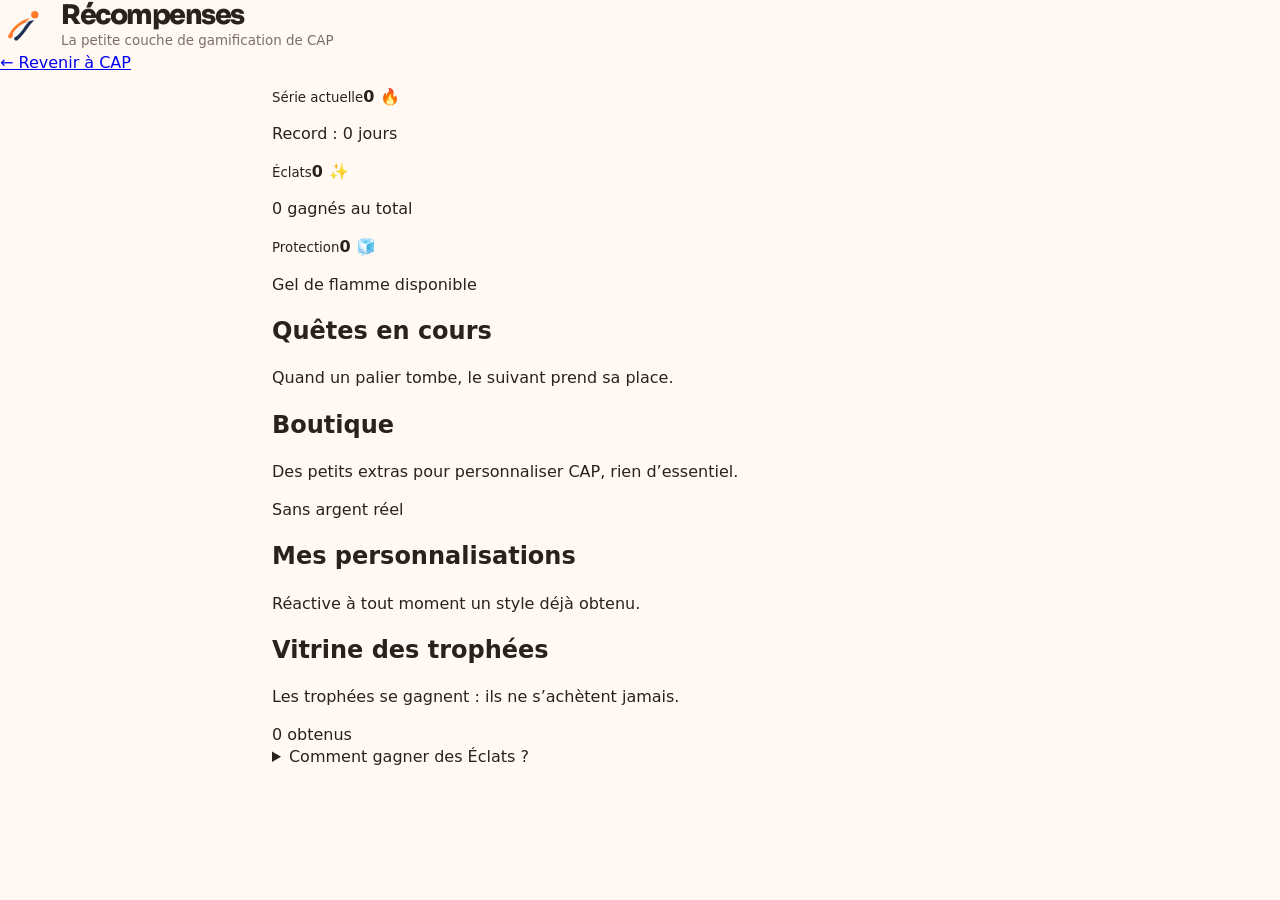
==== recompense.html @ 00b2efbb "Add files via upload" ====
<!DOCTYPE html>
<html lang="fr">
<head>
<meta charset="UTF-8">
<meta name="viewport" content="width=device-width,initial-scale=1">
<title>Cap — Récompenses</title>
<link rel="icon" type="image/svg+xml" href="assets/favicon.svg">
<link rel="preconnect" href="https://fonts.googleapis.com">
<link rel="preconnect" href="https://fonts.gstatic.com" crossorigin>
<link href="https://fonts.googleapis.com/css2?family=Sora:wght@600;700;800&display=swap" rel="stylesheet">
<link rel="stylesheet" href="css/style.css?v=20260919-rewards1">
<link rel="stylesheet" href="css/recompense.css?v=20260919-rewards1">
</head>
<body>
<header class="reward-page-header">
  <div class="reward-page-head">
    <div class="brand">
      <div class="logo cap-logo"><img src="assets/logo-cap.svg" alt="Logo Cap"></div>
      <div class="brand-copy"><h1>Récompenses</h1><div class="subtitle">La petite couche de gamification de CAP</div></div>
    </div>
    <a class="back-cap" href="index.html">← Revenir à CAP</a>
  </div>
</header>
<main class="reward-main">
  <section class="reward-hero" aria-label="Résumé des récompenses">
    <div class="reward-stat main"><small>Série actuelle</small><strong><span id="heroStreak">0</span> 🔥</strong><p>Record : <span id="heroRecord">0</span> jours</p></div>
    <div class="reward-stat"><small>Éclats</small><strong><span id="heroShards">0</span> ✨</strong><p><span id="earnedTotal">0</span> gagnés au total</p></div>
    <div class="reward-stat"><small>Protection</small><strong><span id="heroGel">0</span> 🧊</strong><p>Gel de flamme disponible</p></div>
  </section>

  <section class="reward-card">
    <div class="reward-card-head"><div><h2>Quêtes en cours</h2><p>Quand un palier tombe, le suivant prend sa place.</p></div></div>
    <div class="quest-list" id="questList"></div>
  </section>

  <section class="reward-card">
    <div class="reward-card-head"><div><h2>Boutique</h2><p>Des petits extras pour personnaliser CAP, rien d’essentiel.</p></div><span class="count">Sans argent réel</span></div>
    <div class="shop-grid" id="shopGrid"></div>
  </section>

  <section class="reward-card">
    <div class="reward-card-head"><div><h2>Mes personnalisations</h2><p>Réactive à tout moment un style déjà obtenu.</p></div></div>
    <div class="collection-list" id="collectionList"></div>
  </section>

  <section class="reward-card">
    <div class="reward-card-head"><div><h2>Vitrine des trophées</h2><p>Les trophées se gagnent : ils ne s’achètent jamais.</p></div><span class="count"><span id="trophyCount">0</span> obtenus</span></div>
    <div class="trophy-grid" id="trophyGrid"></div>
  </section>

  <details class="reward-card reward-rules">
    <summary>Comment gagner des Éclats ?</summary>
    <div class="rules-grid">
      <div class="rule"><span>🌙 Bonne nuit · score &gt; 75</span><strong>+3 ✨</strong></div>
      <div class="rule"><span>🥗 Bonne journée nutrition · score &gt; 75</span><strong>+4 ✨</strong></div>
      <div class="rule"><span>✅ Séance prévue terminée</span><strong>+5 ✨</strong></div>
      <div class="rule"><span>🗓️ Semaine sportive complète</span><strong>+15 ✨</strong></div>
    </div>
    <p class="rules-note">Une journée rapporte donc au maximum 12 ✨ via les trois piliers. Les trophées n’ajoutent pas d’Éclats : ils servent uniquement à garder la trace des jalons accomplis. La série CAP avance lorsqu’au moins 2 des 3 piliers sont validés ; les jours de repos ou d’activité libre comptent comme pilier activité.</p>
  </details>
</main>
<div id="rewardToast" class="reward-toast" role="status" aria-live="polite"></div>
<script src="js/rewards-core.js?v=20260919-rewards1"></script>
<script src="js/recompense.js?v=20260919-rewards1"></script>
</body>
</html>
---- css/style.css ----
:root{
  --bg:#f3f6fa;
  --panel:#ffffff;
  --panel-2:#f8fafc;
  --text:#101828;
  --muted:#657286;
  --line:#e2e8f0;
  --accent:#ff6a1b;
  --accent-2:#ff8b2d;
  --green:#22c55e;
  --cyan:#23b8e6;
  --violet:#7c5cff;
  --blue:#2f7df4;
  --danger:#e5484d;
  --shadow:0 10px 28px rgba(15,23,42,.08);
}
body.dark{
  --bg:#06101f;
  --panel:#0a1a30;
  --panel-2:#10233f;
  --text:#f5f8ff;
  --muted:#a8b5c8;
  --line:#18365e;
  --accent:#ff7d2a;
  --accent-2:#ff9b4a;
  --green:#36d67d;
  --cyan:#38c8f2;
  --violet:#9a83ff;
  --blue:#5aa0ff;
  --danger:#ff6b70;
  --shadow:0 16px 36px rgba(0,0,0,.30);
}

*{box-sizing:border-box}
html,body{margin:0;min-height:100%}
body{
  background:var(--bg);
  color:var(--text);
  font-family:Inter,system-ui,-apple-system,BlinkMacSystemFont,"Segoe UI",sans-serif;
  font-size:16px;
  line-height:1.35;
}
button,input,select{font:inherit}
button{cursor:pointer}
img{display:block;max-width:100%}

/* ---------- Header + 9 onglets ---------- */
.app-header{
  position:relative !important;
  top:auto !important;
  z-index:20;
  background:var(--panel) !important;
  border-bottom:1px solid var(--line) !important;
  box-shadow:0 2px 10px rgba(15,23,42,.035) !important;
}
.head,nav,main{max-width:760px;margin:0 auto}
.head{
  min-height:60px !important;
  height:auto !important;
  padding:8px 14px !important;
  display:flex !important;
  align-items:center !important;
  justify-content:space-between !important;
  gap:12px !important;
}
.brand{display:flex !important;align-items:center !important;gap:10px !important;min-width:0}
.logo.cap-logo{
  width:44px !important;height:44px !important;flex:0 0 44px !important;
  border-radius:14px !important;border:1px solid var(--line) !important;
  background:var(--panel) !important;box-shadow:0 6px 14px rgba(15,23,42,.07) !important;
  overflow:hidden !important;display:grid !important;place-items:center !important;
}
.logo.cap-logo img{width:100% !important;height:100% !important;padding:4px !important;object-fit:contain !important}
.brand-copy{min-width:0}
.brand-copy h1,h1{
  margin:0 !important;font-size:1.55rem !important;line-height:1 !important;
  font-weight:900 !important;letter-spacing:-.035em !important;text-transform:none !important;
  font-family:Inter,system-ui,sans-serif !important;
}
.subtitle{margin-top:4px !important;color:var(--muted) !important;font-size:.84rem !important;white-space:nowrap;overflow:hidden;text-overflow:ellipsis;max-width:55vw}
.mobile-theme-btn{
  display:grid !important;place-items:center !important;width:42px !important;height:42px !important;flex:0 0 42px !important;
  border-radius:14px !important;border:1px solid var(--line) !important;background:var(--panel) !important;color:var(--text) !important;
  font-size:1.25rem !important;box-shadow:0 5px 14px rgba(15,23,42,.06) !important;
}
#nav{
  display:grid !important;
  grid-template-columns:repeat(5,minmax(0,1fr)) !important;
  gap:4px !important;
  padding:5px 7px 8px !important;
  overflow:visible !important;
  background:var(--panel) !important;
}
#nav .navbtn{
  min-width:0 !important;padding:4px 1px 6px !important;border:0 !important;border-radius:12px !important;
  background:transparent !important;color:var(--muted) !important;box-shadow:none !important;
  display:flex !important;flex-direction:column !important;align-items:center !important;justify-content:center !important;gap:2px !important;
  font-size:.68rem !important;font-weight:800 !important;line-height:1.05 !important;white-space:nowrap !important;
}
#nav .navbtn .nav-icon{
  width:31px !important;height:31px !important;border-radius:10px !important;border:1px solid var(--line) !important;
  background:var(--panel-2) !important;display:grid !important;place-items:center !important;font-size:.9rem !important;
}
#nav .navbtn.active{color:var(--accent) !important;background:rgba(255,106,27,.08) !important}
#nav .navbtn.active .nav-icon{background:rgba(255,106,27,.11) !important;border-color:rgba(255,106,27,.30) !important}
#nav .nav-nutrition.active{color:var(--green) !important;background:rgba(34,197,94,.08) !important}
#nav .nav-sleep.active{color:var(--violet) !important;background:rgba(124,92,255,.08) !important}
#nav .nav-measures.active,#nav .nav-trends.active{color:var(--cyan) !important;background:rgba(35,184,230,.08) !important}

/* ---------- General ---------- */
main{padding:12px 12px 34px !important}
.view{display:none}.view.active{display:block}
.card{
  background:var(--panel) !important;border:1px solid var(--line) !important;border-radius:20px !important;
  box-shadow:var(--shadow) !important;padding:16px !important;color:var(--text) !important;
}
.card h2,.card h3{
  color:var(--text) !important;-webkit-text-fill-color:var(--text) !important;
  font-family:Inter,system-ui,sans-serif !important;text-transform:none !important;letter-spacing:-.025em !important;
}
.note,.muted{color:var(--muted) !important;-webkit-text-fill-color:var(--muted) !important}
.btn{
  border:1px solid var(--line) !important;background:var(--panel) !important;color:var(--text) !important;
  border-radius:13px !important;padding:10px 13px !important;font-weight:800 !important;
}
.btn.primary{background:linear-gradient(135deg,var(--accent),var(--accent-2)) !important;color:white !important;border-color:transparent !important}
.btn.bad{color:var(--danger) !important}.hidden{display:none !important}
input,select{border:1px solid var(--line) !important;background:var(--panel-2) !important;color:var(--text) !important;border-radius:12px !important;padding:10px 11px !important}
.field label{font-size:.82rem !important;color:var(--muted) !important;font-weight:700 !important}
.form{display:grid !important;grid-template-columns:repeat(2,minmax(0,1fr)) !important;gap:10px !important}

/* ---------- Accueil : copie du mockup ---------- */
.home-shell{max-width:690px !important;margin:0 auto !important;display:grid !important;gap:10px !important}
.home-greeting{
  display:flex !important;align-items:flex-end !important;justify-content:space-between !important;gap:10px !important;padding:1px 2px 0 !important;
}
.home-greeting h2{
  margin:0 0 3px !important;font-size:1.45rem !important;line-height:1.05 !important;font-weight:900 !important;letter-spacing:-.035em !important;
}
.home-greeting p{margin:0 !important;color:var(--muted) !important;font-size:.83rem !important}
.home-date{font-size:.76rem !important;color:var(--muted) !important;font-weight:800 !important;text-align:right !important;white-space:nowrap}
.home-hero{
  position:relative !important;height:190px !important;border-radius:20px !important;overflow:hidden !important;
  background:#0b3152 !important;box-shadow:var(--shadow) !important;
}
.home-hero>img{width:100% !important;height:100% !important;object-fit:cover !important}
.home-hero-shade{position:absolute !important;inset:0 !important;background:linear-gradient(90deg,rgba(4,17,34,.88) 0%,rgba(4,17,34,.58) 50%,rgba(4,17,34,.12) 100%) !important}
.home-hero-content{
  position:absolute !important;inset:0 !important;padding:13px 14px !important;display:flex !important;flex-direction:column !important;align-items:flex-start !important;color:white !important;
}
.home-kicker{font-size:.66rem !important;letter-spacing:.12em !important;font-weight:900 !important;color:white !important;opacity:.9 !important;margin-bottom:4px !important}
#today .home-hero #todayTitle{
  margin:0 0 4px !important;color:white !important;-webkit-text-fill-color:white !important;
  font-size:1.45rem !important;line-height:1.08 !important;font-weight:900 !important;letter-spacing:-.025em !important;
  text-shadow:0 2px 10px rgba(0,0,0,.18) !important;
}
#today .home-hero #todayIntro{
  margin:0 !important;color:rgba(255,255,255,.92) !important;-webkit-text-fill-color:rgba(255,255,255,.92) !important;
  font-size:.80rem !important;line-height:1.28 !important;max-width:76% !important;
  display:-webkit-box !important;-webkit-line-clamp:2 !important;-webkit-box-orient:vertical !important;overflow:hidden !important;
}
.home-hero-meta{display:flex !important;gap:6px !important;margin-top:auto !important;margin-bottom:8px !important}
#today .home-hero-meta #todayBadge,#today .home-hero-meta #todayHeroFocus{
  display:inline-flex !important;padding:5px 8px !important;border-radius:999px !important;background:rgba(255,255,255,.16) !important;
  border:1px solid rgba(255,255,255,.13) !important;color:white !important;-webkit-text-fill-color:white !important;
  font-size:.70rem !important;font-weight:800 !important;backdrop-filter:blur(6px) !important;
}
.hero-cta{
  border:0 !important;border-radius:12px !important;background:linear-gradient(135deg,#ff8c2a,#ff6518) !important;color:white !important;
  font-size:.82rem !important;font-weight:900 !important;padding:10px 14px !important;box-shadow:0 8px 18px rgba(255,101,24,.28) !important;
}
.home-kpis{display:grid !important;grid-template-columns:repeat(4,minmax(0,1fr)) !important;gap:7px !important}
.home-kpi{
  min-width:0 !important;padding:9px 5px 8px !important;border-radius:16px !important;border:1px solid var(--line) !important;
  background:var(--panel) !important;box-shadow:0 5px 14px rgba(15,23,42,.045) !important;text-align:center !important;
}
.home-kpi .kpi-icon{display:block !important;font-size:1rem !important;margin-bottom:2px !important}
.home-kpi small{display:block !important;font-size:.62rem !important;color:var(--muted) !important;white-space:nowrap !important}
.home-kpi strong{display:block !important;font-size:1rem !important;line-height:1.05 !important;margin:2px 0 !important;color:var(--text) !important}
.home-kpi>div>span{display:block !important;font-size:.54rem !important;color:var(--muted) !important;white-space:nowrap !important;overflow:hidden !important;text-overflow:ellipsis !important}
.home-kpi .mini-progress{height:4px !important;margin:6px 0 0 !important;border-radius:999px !important;background:var(--line) !important;overflow:hidden !important}
.home-kpi .mini-progress>div{height:100% !important;border-radius:999px !important;background:var(--accent) !important}
.home-kpi.sleep .mini-progress>div{background:var(--violet) !important}.home-kpi.protein .mini-progress>div{background:var(--green) !important}.home-kpi.recovery .mini-progress>div{background:var(--cyan) !important}
.home-recovery{
  display:grid !important;grid-template-columns:130px minmax(0,1fr) !important;gap:12px !important;align-items:center !important;
  padding:10px 12px !important;border:1px solid var(--line) !important;border-radius:20px !important;background:var(--panel) !important;box-shadow:var(--shadow) !important;
}
.recovery-ring{
  --recovery:0;width:116px !important;height:116px !important;border-radius:50% !important;
  background:conic-gradient(var(--green) calc(var(--recovery)*1%),#e7edf5 0) !important;display:grid !important;place-items:center !important;position:relative !important;margin:auto !important;
}
body.dark .recovery-ring{background:conic-gradient(var(--green) calc(var(--recovery)*1%),#1b3554 0) !important}
.recovery-ring:before{content:"" !important;position:absolute !important;inset:9px !important;border-radius:50% !important;background:var(--panel) !important}
.recovery-ring>div{position:relative !important;z-index:1 !important;text-align:center !important}
.recovery-ring strong{display:block !important;font-size:2rem !important;line-height:1 !important;font-weight:900 !important;color:var(--text) !important}
.recovery-ring span{display:block !important;margin-top:4px !important;font-size:.56rem !important;color:var(--green) !important;font-weight:900 !important;letter-spacing:.05em !important}
.recovery-label{display:block !important;margin:0 0 5px !important;color:var(--green) !important;font-size:.86rem !important;font-weight:900 !important}
.recovery-copy .rec{
  margin:0 !important;padding:0 !important;border:0 !important;background:transparent !important;color:var(--text) !important;
  font-size:.78rem !important;line-height:1.35 !important;
}
.recovery-copy .rec strong{display:block !important;font-size:.82rem !important;margin-bottom:2px !important;color:var(--text) !important}
.recovery-copy .rec p{margin:0 !important;color:var(--muted) !important;-webkit-text-fill-color:var(--muted) !important}
.home-details,.sheet-details{border:1px solid var(--line) !important;border-radius:16px !important;background:var(--panel) !important;overflow:hidden !important}
.home-details>summary,.sheet-details>summary{padding:10px 12px !important;list-style:none !important;font-size:.78rem !important;font-weight:850 !important;color:var(--text) !important}
.home-details>summary::-webkit-details-marker,.sheet-details>summary::-webkit-details-marker{display:none}
.home-details>summary:after,.sheet-details>summary:after{content:'⌄';float:right;color:var(--muted)}
.detail-grid{display:grid !important;grid-template-columns:1fr 1fr !important;gap:9px !important;padding:0 9px 9px !important}.compact-card{box-shadow:none !important}.hidden-kpis{display:none !important}

/* ---------- Semaine / entraînement ---------- */
#week>.card{max-width:690px !important;margin:0 auto !important;padding:12px !important}
#week>.card>h2{font-size:1.45rem !important;margin:0 0 2px !important}
#week>.card>.note{font-size:.72rem !important;margin:0 0 8px !important}
.week{display:flex !important;gap:6px !important;overflow-x:auto !important;padding:1px 0 4px !important;scrollbar-width:none}.week::-webkit-scrollbar{display:none}
.day{
  min-width:100px !important;padding:7px 8px !important;border-radius:13px !important;border:1px solid var(--line) !important;
  background:var(--panel) !important;color:var(--text) !important;box-shadow:none !important;text-align:left !important;
}
.day strong{font-size:.75rem !important}.day span{font-size:.62rem !important;line-height:1.18 !important;color:var(--muted) !important}
.day.today{border:2px solid var(--accent) !important;background:rgba(255,106,27,.06) !important}
.week-editor{margin-top:7px !important;border:1px solid var(--line) !important;border-radius:13px !important;background:var(--panel) !important;overflow:hidden !important}
.week-editor>summary{padding:8px 10px !important;font-size:.72rem !important;font-weight:850 !important}
.week-editor-body{padding:0 9px 9px !important}
.selected-workout{margin-top:9px !important}
.training-head{display:flex !important;align-items:flex-end !important;justify-content:space-between !important;gap:10px !important;margin:8px 0 !important}
.training-head h2{margin:0 0 3px !important;font-size:1.42rem !important;line-height:1.05 !important;font-weight:900 !important}
.training-head .note{margin:0 !important;font-size:.76rem !important;line-height:1.28 !important;max-width:410px !important}
.training-chips{display:flex !important;gap:5px !important;flex-wrap:wrap !important;justify-content:flex-end !important}.training-chips span{padding:5px 7px !important;border-radius:999px !important;background:var(--panel-2) !important;border:1px solid var(--line) !important;font-size:.64rem !important;font-weight:800 !important;white-space:nowrap !important}
.pre-session-tools{display:grid !important;grid-template-columns:1fr 1fr !important;gap:7px !important;margin:7px 0 !important}
.mode-accordion,.tool-card,.rest-timer-card{border:1px solid var(--line) !important;border-radius:14px !important;background:var(--panel-2) !important;box-shadow:none !important}
.mode-accordion{margin:0 !important;overflow:hidden !important}.mode-accordion>summary{padding:8px 10px !important;font-size:.72rem !important;font-weight:850 !important}.mode-accordion-body{padding:0 10px 9px !important}.mode-accordion-body p{font-size:.68rem !important;margin:0 0 6px !important;color:var(--muted) !important}
.tool-card{padding:8px 9px !important}.tool-head{display:flex !important;justify-content:space-between !important;align-items:center !important;gap:6px !important}.tool-head strong{font-size:.72rem !important}.tool-time{font-size:1rem !important;font-weight:900 !important}.tool-actions{display:flex !important;gap:5px !important;align-items:center !important;flex-wrap:wrap !important;margin-top:5px !important}.tool-actions .btn,.mode-buttons .btn{padding:5px 7px !important;font-size:.62rem !important;border-radius:9px !important}.tool-duration{width:50px !important;padding:4px !important;font-size:.62rem !important}.timer-duration{font-size:.58rem !important;color:var(--muted) !important}.timer-progress{height:4px !important;margin-top:6px !important;border-radius:999px !important;background:var(--line) !important;overflow:hidden !important}.timer-progress>div{height:100% !important;background:var(--accent) !important}
.exercise{
  margin-top:6px !important;padding:8px !important;border-radius:15px !important;border:1px solid var(--line) !important;background:var(--panel) !important;
}
.exercise-row{display:grid !important;grid-template-columns:minmax(0,1fr) 88px !important;gap:7px !important;align-items:center !important}.exercise-row.no-charge{grid-template-columns:1fr !important}
.exercise-main label{display:grid !important;grid-template-columns:18px 46px minmax(0,1fr) !important;gap:7px !important;align-items:center !important;margin:0 !important}
.exercise-main>label>input{width:16px !important;height:16px !important;margin:0 !important;accent-color:var(--green) !important}
.exercise-thumb{width:46px !important;height:46px !important;border-radius:11px !important;border:1px solid var(--line) !important;background:#fff !important;object-fit:contain !important;padding:2px !important}
.exercise-copy{min-width:0 !important}.exercise-title{font-size:.82rem !important;line-height:1.15 !important;font-weight:850 !important;color:var(--text) !important}.exercise-meta{font-size:.68rem !important;line-height:1.24 !important;color:var(--muted) !important;margin-top:2px !important}
.charge-field label{display:block !important;margin-bottom:3px !important;font-size:.58rem !important;color:var(--muted) !important}.charge-input{width:100% !important;padding:6px !important;border-radius:9px !important;font-size:.66rem !important}
.series-visual{display:flex !important;align-items:center !important;gap:7px !important;flex-wrap:wrap !important;margin-top:4px !important}.series-dots{display:flex !important;gap:4px !important}.series-dot{width:13px !important;height:13px !important;border-radius:50% !important;border:2px solid #cbd5e1 !important;background:transparent !important;padding:0 !important}.series-dot.done{background:var(--green) !important;border-color:var(--green) !important}.series-details{font-size:.60rem !important}.series-details>summary{color:var(--muted) !important;font-weight:700 !important}.series-grid{display:grid !important;grid-template-columns:repeat(2,minmax(0,1fr)) !important;gap:4px !important;margin-top:4px !important}.series-item{padding:4px !important;border:1px solid var(--line) !important;border-radius:7px !important}.series-item label{font-size:.58rem !important}.series-item input[type=number]{padding:4px !important;font-size:.58rem !important}.progression-tip{font-size:.58rem !important;padding:4px !important;margin-top:4px !important}
.training-tools{margin-top:7px !important}.session-meta{font-size:.66rem !important;color:var(--muted) !important;margin-top:4px !important}

/* ---------- Nutrition ---------- */
#nutrition{max-width:690px !important;margin:0 auto !important}.view-heading{display:flex !important;align-items:end !important;justify-content:space-between !important;gap:10px !important;margin-bottom:8px !important}.view-heading h2{margin:0 !important;font-size:1.45rem !important}.view-heading p{margin:2px 0 0 !important;color:var(--muted) !important;font-size:.76rem !important}.date-pill{padding:6px 9px !important;border-radius:999px !important;border:1px solid var(--line) !important;background:var(--panel) !important;font-size:.66rem !important;font-weight:800 !important}
.macro-grid{display:grid !important;grid-template-columns:repeat(4,minmax(0,1fr)) !important;gap:7px !important}.macro-card{padding:8px 4px !important;border:1px solid var(--line) !important;border-radius:16px !important;background:var(--panel) !important;text-align:center !important}.macro-ring{--macro:0;width:70px !important;height:70px !important;border-radius:50% !important;margin:0 auto 5px !important;background:conic-gradient(var(--green) calc(var(--macro)*1%),var(--line) 0) !important;display:grid !important;place-items:center !important;position:relative !important}.macro-ring:before{content:"" !important;position:absolute !important;inset:7px !important;border-radius:50% !important;background:var(--panel) !important}.macro-ring strong,.macro-ring span{position:relative !important;z-index:1 !important}.macro-ring strong{font-size:.75rem !important;line-height:1.05 !important}.macro-ring span{font-size:.48rem !important;color:var(--muted) !important}.macro-card>b{display:block !important;font-size:.66rem !important}.macro-card>small{display:block !important;font-size:.48rem !important;color:var(--muted) !important;margin-top:2px !important;white-space:nowrap !important;overflow:hidden !important;text-overflow:ellipsis !important}
.segment-bar{display:grid !important;grid-template-columns:1fr 1fr !important;margin:8px 0 6px !important;border-bottom:1px solid var(--line) !important}.segment-bar button{border:0 !important;background:transparent !important;color:var(--muted) !important;padding:7px !important;font-size:.70rem !important;font-weight:850 !important}.segment-bar button.active{color:var(--accent) !important;border-bottom:2px solid var(--accent) !important}
.meal-list-mockup{display:grid !important;gap:5px !important}.mockup-meal{display:grid !important;grid-template-columns:38px minmax(0,1fr) 54px 46px !important;gap:7px !important;align-items:center !important;padding:6px 7px !important;border:1px solid var(--line) !important;border-radius:13px !important;background:var(--panel) !important}.meal-icon{width:36px !important;height:36px !important;border-radius:10px !important;background:var(--panel-2) !important;display:grid !important;place-items:center !important;font-size:1rem !important}.meal-title{font-size:.74rem !important;font-weight:850 !important}.meal-time{font-size:.50rem !important;color:var(--muted) !important}.meal-mini-macros{display:flex !important;gap:5px !important;flex-wrap:wrap !important}.meal-mini-macros span{font-size:.49rem !important;color:var(--muted) !important}.meal-energy{text-align:right !important}.meal-energy strong{display:block !important;font-size:.72rem !important}.meal-energy span{font-size:.48rem !important;color:var(--muted) !important}.meal-buttons{display:flex !important;gap:3px !important;justify-content:flex-end !important}.icon-btn{width:21px !important;height:21px !important;border-radius:7px !important;border:1px solid var(--line) !important;background:var(--panel-2) !important;color:var(--text) !important;padding:0 !important;font-size:.66rem !important}.icon-btn.danger{color:var(--danger) !important}.floating-add{display:block !important;margin:8px auto 0 !important;border:0 !important;border-radius:999px !important;background:linear-gradient(135deg,var(--accent),var(--accent-2)) !important;color:#fff !important;padding:8px 14px !important;font-size:.70rem !important;font-weight:900 !important}.nutrition-advice{max-width:690px !important;margin:7px auto !important;font-size:.66rem !important;padding:7px 9px !important}.sheet-details{max-width:690px !important;margin:7px auto 0 !important}.sheet-details>div,.sheet-details>.meal-form{padding:0 10px 10px !important}.meal-form{display:grid !important;grid-template-columns:2fr repeat(4,1fr) !important;gap:6px !important}.meal-form .field label{font-size:.58rem !important}.meal-form .field input{padding:6px !important;font-size:.66rem !important}.meal-actions{display:flex !important;gap:6px !important;padding:0 10px 10px !important}.detail-goals{color:var(--muted) !important;font-size:.70rem !important}

/* ---------- Sommeil ---------- */
#sleep>.grid{max-width:690px !important;margin:0 auto !important;display:grid !important;grid-template-columns:1fr .82fr !important;gap:9px !important}.sleep-score{min-height:140px !important;border-radius:18px !important;background:linear-gradient(155deg,rgba(124,92,255,.16),var(--panel)) !important;display:grid !important;place-items:center !important;text-align:center !important;padding:12px !important}.moon{font-size:2.2rem !important}.sleep-label{font-size:1.22rem !important;font-weight:900 !important;color:var(--violet) !important}.sleep-sub{font-size:.70rem !important;color:var(--muted) !important}

/* ---------- Mesures ---------- */
#measures{max-width:690px !important;margin:0 auto !important}.measure-dashboard{display:grid !important;grid-template-columns:1.05fr .95fr !important;gap:9px !important}.measure-hero-card,.measure-chart-card{padding:12px !important}.measure-kpi-top{display:grid !important;grid-template-columns:repeat(2,1fr) !important;gap:6px !important}.measure-kpi{padding:7px !important;border:1px solid var(--line) !important;border-radius:12px !important;background:var(--panel-2) !important}.measure-kpi span{font-size:.56rem !important;color:var(--muted) !important}.measure-kpi strong{font-size:.92rem !important}.measure-kpi small{font-size:.48rem !important;color:var(--muted) !important}.body-visual-wrap{display:grid !important;grid-template-columns:135px 1fr !important;gap:7px !important;align-items:center !important;margin-top:7px !important}.body-visual-wrap picture{display:block !important;height:170px !important;border-radius:15px !important;overflow:hidden !important}.body-visual-wrap img{width:100% !important;height:100% !important;object-fit:cover !important}.measure-composition-row{display:flex !important;justify-content:space-between !important;gap:5px !important;padding:4px 0 !important;border-bottom:1px solid var(--line) !important;font-size:.57rem !important}.measure-chart-head{display:flex !important;justify-content:space-between !important;align-items:flex-start !important;gap:7px !important}.measure-chart-head h3{font-size:.92rem !important}.measure-chart-head select{max-width:110px !important;padding:5px !important;font-size:.60rem !important}.measure-chart{min-height:150px !important;margin-top:7px !important;padding:5px !important;border:1px solid var(--line) !important;border-radius:13px !important;background:var(--panel-2) !important}.measure-chart svg{height:145px !important}.measure-chart-stats{display:grid !important;grid-template-columns:repeat(2,1fr) !important;gap:5px !important;margin-top:6px !important}.measure-stat-mini{padding:5px !important;border-radius:8px !important}.measure-stat-mini strong{font-size:.68rem !important}.measure-stat-mini span{font-size:.48rem !important}.measure-profile-strip{padding:0 10px 9px !important}.measure-entry-grid{padding:0 10px 10px !important}.measure-entry-actions{padding:0 10px 10px !important}

/* ---------- Bilan / historique / tendances / réglages ---------- */
#summary,#history,#trends,#settings{max-width:690px !important;margin:0 auto !important}.yesterday-score-card{margin-bottom:9px !important}.score-cap-head{display:flex !important;justify-content:space-between !important;align-items:flex-start !important;gap:9px !important}.score-cap-ring{width:80px !important;height:80px !important;border-radius:50% !important;border:7px solid #e9c335 !important;display:grid !important;place-items:center !important;text-align:center !important}.score-cap-ring strong{display:block !important;font-size:1.25rem !important}.score-cap-ring span{font-size:.54rem !important}.score-breakdown{display:grid !important;grid-template-columns:repeat(4,1fr) !important;gap:5px !important}.score-part{padding:6px !important;border:1px solid var(--line) !important;border-radius:9px !important}.score-part span{font-size:.55rem !important}.score-part strong{font-size:.70rem !important}.history-item,.alert{border:1px solid var(--line) !important;border-radius:11px !important;padding:7px !important}.settings-actions{display:grid !important;grid-template-columns:1fr 1fr !important;gap:7px !important}.settings-grid{display:grid !important;grid-template-columns:1fr .85fr !important;gap:9px !important}

/* ---------- Mobile ---------- */
@media(max-width:760px){
  body{font-size:15px !important}
  main{padding:10px 9px 28px !important}
  .head{min-height:56px !important;padding:6px 9px !important}
  .logo.cap-logo{width:40px !important;height:40px !important;flex-basis:40px !important;border-radius:13px !important}
  .brand-copy h1,h1{font-size:1.4rem !important}.subtitle{font-size:.76rem !important;max-width:58vw}
  .mobile-theme-btn{width:40px !important;height:40px !important;flex-basis:40px !important;border-radius:13px !important}
  #nav{grid-template-columns:repeat(5,minmax(0,1fr)) !important;gap:3px !important;padding:4px 4px 6px !important}
  #nav .navbtn{font-size:.63rem !important;padding:3px 0 5px !important}
  #nav .navbtn .nav-icon{width:29px !important;height:29px !important;font-size:.86rem !important;border-radius:9px !important}
  .home-shell{gap:8px !important}
  .home-greeting h2{font-size:1.32rem !important}.home-greeting p{font-size:.75rem !important}.home-date{font-size:.68rem !important}
  .home-hero{height:180px !important;border-radius:19px !important}.home-hero-content{padding:12px !important}
  #today .home-hero #todayTitle{font-size:1.34rem !important}.home-kicker{font-size:.61rem !important}
  #today .home-hero #todayIntro{font-size:.74rem !important;max-width:80% !important}.home-hero-meta{margin-bottom:7px !important}.home-hero-meta span{font-size:.65rem !important}.hero-cta{font-size:.76rem !important;padding:9px 12px !important}
  .home-kpis{gap:5px !important}.home-kpi{padding:7px 3px 7px !important;border-radius:14px !important}.home-kpi .kpi-icon{font-size:.92rem !important}.home-kpi small{font-size:.57rem !important}.home-kpi strong{font-size:.90rem !important}.home-kpi>div>span{font-size:.48rem !important}.home-kpi .mini-progress{height:4px !important;margin-top:5px !important}
  .home-recovery{grid-template-columns:112px minmax(0,1fr) !important;gap:9px !important;padding:8px 9px !important}.recovery-ring{width:100px !important;height:100px !important}.recovery-ring:before{inset:8px !important}.recovery-ring strong{font-size:1.75rem !important}.recovery-ring span{font-size:.48rem !important}.recovery-label{font-size:.78rem !important}.recovery-copy .rec{font-size:.69rem !important}.home-details>summary,.sheet-details>summary{font-size:.70rem !important;padding:8px 10px !important}.detail-grid{grid-template-columns:1fr !important;padding:0 7px 7px !important}

  #week>.card{padding:9px !important}.week{gap:5px !important}.day{min-width:94px !important;padding:6px !important}.day strong{font-size:.70rem !important}.day span{font-size:.58rem !important}.week-editor>summary{padding:7px 9px !important;font-size:.66rem !important}
  .training-head{display:block !important}.training-head h2{font-size:1.24rem !important}.training-head .note{font-size:.69rem !important}.training-chips{justify-content:flex-start !important;margin-top:5px !important}.training-chips span{font-size:.59rem !important;padding:4px 6px !important}
  .pre-session-tools{grid-template-columns:1fr 1fr !important;gap:5px !important}.mode-accordion>summary{font-size:.65rem !important;padding:7px 8px !important}.tool-card{padding:7px !important}.tool-head strong{font-size:.65rem !important}.tool-time{font-size:.90rem !important}.tool-actions .btn,.mode-buttons .btn{font-size:.57rem !important;padding:4px 6px !important}
  .exercise{padding:7px !important;margin-top:5px !important}.exercise-row{grid-template-columns:minmax(0,1fr) 78px !important;gap:6px !important}.exercise-main label{grid-template-columns:16px 43px minmax(0,1fr) !important;gap:6px !important}.exercise-main>label>input{width:15px !important;height:15px !important}.exercise-thumb{width:43px !important;height:43px !important;border-radius:10px !important}.exercise-title{font-size:.78rem !important}.exercise-meta{font-size:.65rem !important}.charge-field label{font-size:.54rem !important}.charge-input{padding:5px !important;font-size:.61rem !important}.series-dot{width:12px !important;height:12px !important}.series-details{font-size:.55rem !important}

  .view-heading h2{font-size:1.3rem !important}.view-heading p{font-size:.68rem !important}.date-pill{font-size:.60rem !important}.macro-grid{gap:5px !important}.macro-card{padding:6px 2px !important;border-radius:13px !important}.macro-ring{width:61px !important;height:61px !important}.macro-ring:before{inset:6px !important}.macro-ring strong{font-size:.66rem !important}.macro-ring span{font-size:.42rem !important}.macro-card>b{font-size:.58rem !important}.macro-card>small{font-size:.42rem !important}.segment-bar{margin-top:6px !important}.segment-bar button{font-size:.61rem !important;padding:6px !important}.mockup-meal{grid-template-columns:34px minmax(0,1fr) 50px 42px !important;padding:5px 6px !important;gap:5px !important}.meal-icon{width:32px !important;height:32px !important;font-size:.90rem !important}.meal-title{font-size:.68rem !important}.meal-time{font-size:.46rem !important}.meal-mini-macros span{font-size:.44rem !important}.meal-energy strong{font-size:.64rem !important}.meal-energy span{font-size:.44rem !important}.icon-btn{width:20px !important;height:20px !important}.floating-add{font-size:.64rem !important;padding:7px 12px !important}.nutrition-advice{font-size:.59rem !important;padding:6px 7px !important}.meal-form{grid-template-columns:1fr 1fr !important}.meal-form .field:first-child{grid-column:1/-1 !important}

  #sleep>.grid{grid-template-columns:1fr !important;gap:7px !important}.sleep-score{min-height:110px !important}.moon{font-size:1.8rem !important}.sleep-label{font-size:1.05rem !important}.sleep-sub{font-size:.62rem !important}
  .measure-dashboard{grid-template-columns:1fr !important;gap:7px !important}.measure-kpi-top{grid-template-columns:repeat(4,1fr) !important;gap:4px !important}.measure-kpi{padding:5px !important}.measure-kpi span{font-size:.44rem !important}.measure-kpi strong{font-size:.69rem !important}.measure-kpi small{display:none !important}.body-visual-wrap{grid-template-columns:116px 1fr !important}.body-visual-wrap picture{height:135px !important}.measure-composition-row{font-size:.49rem !important;padding:3px 0 !important}.measure-chart{min-height:115px !important}.measure-chart svg{height:110px !important}.measure-chart-stats{grid-template-columns:repeat(4,1fr) !important}.measure-stat-mini strong{font-size:.57rem !important}.measure-stat-mini span{font-size:.41rem !important}.measure-entry-grid{grid-template-columns:1fr 1fr !important}
  .score-breakdown{grid-template-columns:repeat(4,1fr) !important;gap:4px !important}.score-part{padding:5px !important}.score-part span{font-size:.47rem !important}.score-part strong{font-size:.60rem !important}.settings-grid{grid-template-columns:1fr !important}.grid{grid-template-columns:1fr !important}
}

@media(max-width:380px){
  #nav .navbtn{font-size:.58rem !important}.home-hero{height:172px !important}.home-recovery{grid-template-columns:104px minmax(0,1fr) !important}.recovery-ring{width:94px !important;height:94px !important}.exercise-main label{grid-template-columns:15px 40px minmax(0,1fr) !important}.exercise-thumb{width:40px !important;height:40px !important}
}
.training-mode-strip{display:grid !important;grid-template-columns:1fr 1fr !important;gap:5px !important;padding:4px !important;border-radius:13px !important;background:var(--panel-2) !important;border:1px solid var(--line) !important;margin:7px 0 !important}.mode-tab{border:0 !important;background:transparent !important;color:var(--muted) !important;border-radius:10px !important;padding:7px 10px !important;font-size:.72rem !important;font-weight:900 !important}.mode-tab.active{background:linear-gradient(135deg,var(--accent),var(--accent-2)) !important;color:white !important}.mode-reason{font-size:.64rem !important;color:var(--muted) !important;margin:-2px 2px 6px !important}.session-timer-wrap{margin:7px 0 !important}.rest-timer-wrap{margin-top:7px !important}.rest-day-card{display:grid !important;grid-template-columns:50px 1fr auto !important;gap:10px !important;align-items:center !important;padding:12px !important;border:1px solid var(--line) !important;border-radius:16px !important;background:var(--panel-2) !important}.rest-day-icon{font-size:1.8rem !important}.rest-day-card strong{font-size:.9rem !important}.rest-day-card p{margin:2px 0 0 !important;font-size:.68rem !important;color:var(--muted) !important}.finish-session{display:flex !important;align-items:center !important;gap:8px !important;margin-top:8px !important;font-size:.72rem !important;font-weight:850 !important}.finish-session input{width:16px !important;height:16px !important}
/* Ajustement final : la séance reste le contenu principal de l’onglet Semaine */
#week>.card>h2{font-size:1rem !important;color:var(--muted) !important;letter-spacing:.01em !important;margin-bottom:6px !important}
#week>.card>.note{display:none !important}
@media(max-width:760px){
  .subtitle{display:none !important}
  #week>.card>h2{font-size:.82rem !important;text-transform:uppercase !important;letter-spacing:.08em !important}
  .training-head h2{font-size:1.32rem !important}
  .training-head .note{font-size:.72rem !important}
  .exercise-title{font-size:.86rem !important}
  .exercise-meta{font-size:.70rem !important}
  #nav .navbtn{font-size:.66rem !important}
}


/* =========================================================
   PATCH V10 — navigation 9 onglets sur UNE ligne + mannequin
   ========================================================= */

/* La navigation reste toujours sur une seule ligne et se parcourt horizontalement. */
#nav{
  display:flex !important;
  flex-wrap:nowrap !important;
  grid-template-columns:none !important;
  gap:8px !important;
  padding:7px 10px 10px !important;
  overflow-x:auto !important;
  overflow-y:hidden !important;
  overscroll-behavior-x:contain;
  -webkit-overflow-scrolling:touch;
  scroll-snap-type:x proximity;
  scrollbar-width:none;
  background:var(--panel) !important;
}
#nav::-webkit-scrollbar{display:none !important}
#nav .navbtn{
  flex:0 0 auto !important;
  min-width:88px !important;
  width:auto !important;
  padding:7px 9px 8px !important;
  border:1px solid transparent !important;
  border-radius:15px !important;
  font-size:.72rem !important;
  line-height:1.08 !important;
  scroll-snap-align:start;
  color:var(--text) !important;
  background:var(--panel-2) !important;
}
#nav .navbtn .nav-icon{
  width:36px !important;
  height:36px !important;
  border-radius:12px !important;
  font-size:1.08rem !important;
  margin-bottom:2px !important;
}

/* Chaque bouton a sa propre teinte, même quand il n'est pas actif. */
#nav .nav-today{background:#fff1ea !important;border-color:#ffd8c8 !important;color:#d84f19 !important}
#nav .nav-week{background:#edf4ff !important;border-color:#d3e3ff !important;color:#2f6fc1 !important}
#nav .nav-nutrition{background:#eef9e9 !important;border-color:#d3ebc8 !important;color:#4f9829 !important}
#nav .nav-sleep{background:#f3edff !important;border-color:#ddcff7 !important;color:#7450ba !important}
#nav .nav-history{background:#fff6e7 !important;border-color:#f1ddb7 !important;color:#9d6818 !important}
#nav .nav-trends{background:#eaf8fa !important;border-color:#c8ebef !important;color:#168b98 !important}
#nav .nav-measures{background:#eaf8fd !important;border-color:#c7eaf5 !important;color:#1389aa !important}
#nav .nav-summary{background:#fff0f3 !important;border-color:#ffd2dc !important;color:#c33d5f !important}
#nav .nav-settings{background:#f0f2f5 !important;border-color:#dadee5 !important;color:#505965 !important}

/* Actif = couleur renforcée + liseré orange bas pour rester cohérent avec Cap. */
#nav .navbtn.active{
  box-shadow:inset 0 -3px 0 var(--accent),0 4px 12px rgba(15,23,42,.05) !important;
  transform:none !important;
  font-weight:900 !important;
}

body.dark #nav .nav-today{background:#3a1b13 !important;border-color:#71311f !important;color:#ff986d !important}
body.dark #nav .nav-week{background:#102b50 !important;border-color:#234d82 !important;color:#7cb4ff !important}
body.dark #nav .nav-nutrition{background:#153621 !important;border-color:#2e6740 !important;color:#93dc68 !important}
body.dark #nav .nav-sleep{background:#2a1a47 !important;border-color:#533780 !important;color:#c0a0ff !important}
body.dark #nav .nav-history{background:#3e3018 !important;border-color:#6d5428 !important;color:#ffd17c !important}
body.dark #nav .nav-trends{background:#10353e !important;border-color:#23616b !important;color:#64dce7 !important}
body.dark #nav .nav-measures{background:#0e3144 !important;border-color:#245c77 !important;color:#69d4ff !important}
body.dark #nav .nav-summary{background:#401b28 !important;border-color:#733047 !important;color:#ff8eaa !important}
body.dark #nav .nav-settings{background:#242d3b !important;border-color:#435166 !important;color:#d1d9e5 !important}

/* Le nouveau mannequin est une image PNG directe : pas de fichier intermédiaire à résoudre. */
.body-visual-wrap > #measureBodyImage{
  display:block !important;
  width:100% !important;
  height:100% !important;
  min-height:0 !important;
  object-fit:contain !important;
  object-position:center !important;
  border-radius:15px !important;
  background:#06182e !important;
}

/* L'ancien <picture> n'est plus nécessaire, mais cette règle protège les anciennes copies en cache. */
.body-visual-wrap picture{display:contents !important}

@media(max-width:760px){
  #nav{
    display:flex !important;
    flex-wrap:nowrap !important;
    overflow-x:auto !important;
    padding:7px 9px 9px !important;
    gap:7px !important;
  }
  #nav .navbtn{
    flex:0 0 82px !important;
    min-width:82px !important;
    padding:6px 5px 7px !important;
    font-size:.68rem !important;
  }
  #nav .navbtn .nav-icon{
    width:34px !important;
    height:34px !important;
    font-size:1rem !important;
  }
  .body-visual-wrap{
    grid-template-columns:142px minmax(0,1fr) !important;
    align-items:center !important;
  }
  .body-visual-wrap > #measureBodyImage{
    height:185px !important;
  }
}


/* ===== Cap repair v11 : nav en une ligne + flat pictograms ===== */
#nav{
  display:flex !important;
  flex-wrap:nowrap !important;
  gap:10px !important;
  padding:8px 12px 12px !important;
  overflow-x:auto !important;
  overflow-y:hidden !important;
  scrollbar-width:none !important;
  -webkit-overflow-scrolling:touch !important;
}
#nav::-webkit-scrollbar{display:none !important}
#nav .navbtn{
  flex:0 0 auto !important;
  min-width:88px !important;
  padding:8px 8px 10px !important;
  border:1px solid var(--line) !important;
  border-radius:18px !important;
  gap:6px !important;
  background:var(--panel) !important;
  box-shadow:0 6px 14px rgba(15,23,42,.05) !important;
  color:var(--text) !important;
}
#nav .navbtn span:last-child{font-size:.82rem !important;font-weight:850 !important;line-height:1.06 !important}
#nav .navbtn .nav-icon{
  width:40px !important;
  height:40px !important;
  border-radius:13px !important;
  display:grid !important;
  place-items:center !important;
  background:var(--panel-2) !important;
}
#nav .navbtn .nav-icon svg{width:22px !important;height:22px !important;display:block !important}
#nav .nav-today{background:#fff3eb !important}
#nav .nav-week{background:#edf3ff !important}
#nav .nav-nutrition{background:#eff9ea !important}
#nav .nav-sleep{background:#f3edff !important}
#nav .nav-history{background:#fff4e6 !important}
#nav .nav-trends{background:#ebf9fb !important}
#nav .nav-measures{background:#edf8fb !important}
#nav .nav-summary{background:#fff1eb !important}
#nav .nav-settings{background:#f0f2f5 !important}
#nav .nav-today .nav-icon{background:#fff0e9 !important;color:#ef5a24 !important;border-color:#ffd1bf !important}
#nav .nav-week .nav-icon{background:#eaf2ff !important;color:#3478d4 !important;border-color:#c7dcff !important}
#nav .nav-nutrition .nav-icon{background:#edf9e8 !important;color:#58a928 !important;border-color:#cdeaba !important}
#nav .nav-sleep .nav-icon{background:#f1eafd !important;color:#7a52c7 !important;border-color:#d9c7f5 !important}
#nav .nav-history .nav-icon{background:#fff4df !important;color:#b87818 !important;border-color:#f1d39c !important}
#nav .nav-trends .nav-icon{background:#e8f8fa !important;color:#168fa0 !important;border-color:#bde7ec !important}
#nav .nav-measures .nav-icon{background:#edf7ff !important;color:#2f8dd8 !important;border-color:#cbe6fb !important}
#nav .nav-summary .nav-icon{background:#fff0eb !important;color:#e27042 !important;border-color:#ffd4c4 !important}
#nav .nav-settings .nav-icon{background:#eef0f3 !important;color:#59616d !important;border-color:#d7dce2 !important}
#nav .navbtn.active{outline:0 !important; box-shadow: inset 0 -3px 0 var(--accent), 0 8px 18px rgba(15,23,42,.06) !important}
body.dark #nav .navbtn{box-shadow:none !important}
body.dark #nav .nav-today{background:#2b1711 !important}
body.dark #nav .nav-week{background:#10243f !important}
body.dark #nav .nav-nutrition{background:#132c18 !important}
body.dark #nav .nav-sleep{background:#24193f !important}
body.dark #nav .nav-history{background:#2e2413 !important}
body.dark #nav .nav-trends{background:#0f2930 !important}
body.dark #nav .nav-measures{background:#0e2940 !important}
body.dark #nav .nav-summary{background:#341e19 !important}
body.dark #nav .nav-settings{background:#202735 !important}
.kpi-icon{display:grid !important;place-items:center !important;width:24px !important;height:24px !important;margin:0 auto 4px !important;border-radius:8px !important}
.kpi-icon::before{content:"";display:block;width:18px;height:18px;background:currentColor;-webkit-mask-repeat:no-repeat;-webkit-mask-position:center;-webkit-mask-size:contain;mask-repeat:no-repeat;mask-position:center;mask-size:contain}
.kpi-icon-sleep{color:var(--violet);background:color-mix(in srgb,var(--violet) 16%, var(--panel))}
.kpi-icon-sleep::before{-webkit-mask-image:url("data:image/svg+xml,%3Csvg xmlns='http://www.w3.org/2000/svg' viewBox='0 0 24 24'%3E%3Cpath d='M15.5 3.6a8.5 8.5 0 1 0 5 15.5 7 7 0 1 1-5-15.5Z' fill='black'/%3E%3C/svg%3E");mask-image:url("data:image/svg+xml,%3Csvg xmlns='http://www.w3.org/2000/svg' viewBox='0 0 24 24'%3E%3Cpath d='M15.5 3.6a8.5 8.5 0 1 0 5 15.5 7 7 0 1 1-5-15.5Z' fill='black'/%3E%3C/svg%3E")}
.kpi-icon-calories{color:var(--accent);background:color-mix(in srgb,var(--accent) 14%, var(--panel))}
.kpi-icon-calories::before{-webkit-mask-image:url("data:image/svg+xml,%3Csvg xmlns='http://www.w3.org/2000/svg' viewBox='0 0 24 24'%3E%3Cpath d='M13 2c2 3 1 4.5-.2 6 3 .2 5.2 2.8 5.2 6a6 6 0 0 1-12 0c0-2.8 1.8-5 4.2-5.8C10 5.5 11.3 4.1 13 2Z' fill='black'/%3E%3C/svg%3E");mask-image:url("data:image/svg+xml,%3Csvg xmlns='http://www.w3.org/2000/svg' viewBox='0 0 24 24'%3E%3Cpath d='M13 2c2 3 1 4.5-.2 6 3 .2 5.2 2.8 5.2 6a6 6 0 0 1-12 0c0-2.8 1.8-5 4.2-5.8C10 5.5 11.3 4.1 13 2Z' fill='black'/%3E%3C/svg%3E")}
.kpi-icon-protein{color:var(--green);background:color-mix(in srgb,var(--green) 14%, var(--panel))}
.kpi-icon-protein::before{-webkit-mask-image:url("data:image/svg+xml,%3Csvg xmlns='http://www.w3.org/2000/svg' viewBox='0 0 24 24'%3E%3Cpath d='M7 3h2v8H7zm8 0h2v8h-2zM6 13h3v8H6zm9 0h3v8h-3zM10 11h4v10h-4z' fill='black'/%3E%3C/svg%3E");mask-image:url("data:image/svg+xml,%3Csvg xmlns='http://www.w3.org/2000/svg' viewBox='0 0 24 24'%3E%3Cpath d='M7 3h2v8H7zm8 0h2v8h-2zM6 13h3v8H6zm9 0h3v8h-3zM10 11h4v10h-4z' fill='black'/%3E%3C/svg%3E")}
.kpi-icon-recovery{color:var(--cyan);background:color-mix(in srgb,var(--cyan) 14%, var(--panel))}
.kpi-icon-recovery::before{-webkit-mask-image:url("data:image/svg+xml,%3Csvg xmlns='http://www.w3.org/2000/svg' viewBox='0 0 24 24'%3E%3Cpath d='M12 21s-6.8-4.2-9.2-8.6A5.2 5.2 0 0 1 7.3 4c1.9 0 3.4 1 4.7 2.7C13.3 5 14.8 4 16.7 4a5.2 5.2 0 0 1 4.5 8.4C18.8 16.8 12 21 12 21Z' fill='black'/%3E%3C/svg%3E");mask-image:url("data:image/svg+xml,%3Csvg xmlns='http://www.w3.org/2000/svg' viewBox='0 0 24 24'%3E%3Cpath d='M12 21s-6.8-4.2-9.2-8.6A5.2 5.2 0 0 1 7.3 4c1.9 0 3.4 1 4.7 2.7C13.3 5 14.8 4 16.7 4a5.2 5.2 0 0 1 4.5 8.4C18.8 16.8 12 21 12 21Z' fill='black'/%3E%3C/svg%3E")}


/* =========================================================
   CAP V12 — NAV MOBILE TOUJOURS ENTIÈREMENT VISIBLE
   ========================================================= */
@media (max-width:760px){
  /* Sur téléphone, la barre Cap ne prend plus de hauteur au-dessus des onglets. */
  .app-header{
    position:sticky !important;
    top:0 !important;
    z-index:100 !important;
    overflow:visible !important;
    background:var(--panel) !important;
    border-bottom:1px solid var(--line) !important;
    box-shadow:0 4px 14px rgba(15,23,42,.07) !important;
  }
  .app-header .head{
    display:none !important;
  }

  /* Une seule ligne complète, jamais rognée, scrollable horizontalement. */
  #nav{
    position:relative !important;
    top:auto !important;
    display:flex !important;
    flex-wrap:nowrap !important;
    align-items:stretch !important;
    gap:8px !important;
    width:100% !important;
    max-width:none !important;
    min-height:82px !important;
    margin:0 !important;
    padding:10px 10px 9px !important;
    overflow-x:auto !important;
    overflow-y:visible !important;
    overscroll-behavior-x:contain !important;
    -webkit-overflow-scrolling:touch !important;
    scroll-snap-type:x proximity !important;
    scrollbar-width:none !important;
    background:var(--panel) !important;
  }
  #nav::-webkit-scrollbar{display:none !important}

  #nav .navbtn{
    flex:0 0 92px !important;
    width:92px !important;
    min-width:92px !important;
    height:64px !important;
    min-height:64px !important;
    margin:0 !important;
    padding:7px 6px 8px !important;
    border-radius:16px !important;
    overflow:visible !important;
    scroll-snap-align:start !important;
    display:flex !important;
    flex-direction:column !important;
    justify-content:center !important;
    align-items:center !important;
    gap:4px !important;
  }
  #nav .navbtn .nav-icon{
    flex:0 0 30px !important;
    width:30px !important;
    height:30px !important;
    min-height:30px !important;
    margin:0 !important;
    border-radius:10px !important;
  }
  #nav .navbtn .nav-icon svg{
    width:18px !important;
    height:18px !important;
  }
  #nav .navbtn span:last-child{
    display:block !important;
    max-width:100% !important;
    overflow:hidden !important;
    text-overflow:ellipsis !important;
    white-space:nowrap !important;
    font-size:.78rem !important;
    line-height:1.05 !important;
  }

  /* Le contenu commence sous la nav, sans passer derrière. */
  main{
    padding-top:14px !important;
  }
}


/* ===== Cap nav/icons v13 ===== */
.nav-week.active{color:var(--violet);background:color-mix(in srgb,var(--violet) 10%,var(--panel))}
.nav-sleep.active{color:#3478d4;background:color-mix(in srgb,#3478d4 10%,var(--panel))}
.nav-week .nav-icon{background:#f1eafd;color:#7a52c7;border-color:#d9c7f5}
.nav-sleep .nav-icon{background:#eaf2ff;color:#3478d4;border-color:#c7dcff}
body.dark .nav-week .nav-icon{background:#2b1b4c;color:#bc8aff;border-color:#5b3a8e}
body.dark .nav-sleep .nav-icon{background:#102f58;color:#68a9ff;border-color:#24558d}
.nav-sleep .nav-icon svg{transform:scale(1.12,1)}
.nav-nutrition .nav-icon svg,.nav-week .nav-icon svg,.nav-sleep .nav-icon svg,.nav-today .nav-icon svg{width:22px;height:22px;display:block}
.home-hero img{
  position:absolute;
  inset:0;
  width:100%;
  height:100%;
  object-fit:cover;
  display:block;
}
.home-hero{overflow:hidden}

/* =========================================================
   CAP V24 — NAV : SEUL L’ONGLET ACTIF EST MIS EN ÉVIDENCE
   + pictogrammes KPI pastel centrés
   ========================================================= */

/* Chaque onglet garde une couleur d'identité, mais la carte reste neutre
   tant qu'il n'est pas sélectionné. */
#nav .nav-today{--nav-accent:#ef6a2e}
#nav .nav-week{--nav-accent:#7a59c9}
#nav .nav-nutrition{--nav-accent:#59a72f}
#nav .nav-sleep{--nav-accent:#4b83dc}
#nav .nav-history{--nav-accent:#b9851f}
#nav .nav-trends{--nav-accent:#1994a5}
#nav .nav-measures{--nav-accent:#328fd3}
#nav .nav-summary{--nav-accent:#dc7047}
#nav .nav-settings{--nav-accent:#66717e}
#nav .nav-theme{--nav-accent:#7a66c7}

#nav .navbtn,
body.dark #nav .navbtn{
  background:var(--panel) !important;
  color:var(--text) !important;
  border:1px solid var(--line) !important;
  box-shadow:0 4px 12px rgba(15,23,42,.04) !important;
}

#nav .navbtn .nav-icon,
body.dark #nav .navbtn .nav-icon{
  display:grid !important;
  place-items:center !important;
  margin:0 auto !important;
  background:color-mix(in srgb,var(--nav-accent) 13%,var(--panel)) !important;
  color:var(--nav-accent) !important;
  border:1px solid color-mix(in srgb,var(--nav-accent) 26%,var(--line)) !important;
  box-shadow:inset 0 1px 0 rgba(255,255,255,.28) !important;
}

#nav .navbtn:not(.active),
body.dark #nav .navbtn:not(.active){
  background:var(--panel) !important;
  color:var(--text) !important;
  transform:none !important;
}

#nav .navbtn.active,
body.dark #nav .navbtn.active{
  background:color-mix(in srgb,var(--nav-accent) 11%,var(--panel)) !important;
  color:var(--nav-accent) !important;
  border-color:color-mix(in srgb,var(--nav-accent) 34%,var(--line)) !important;
  box-shadow:
    inset 0 -3px 0 var(--nav-accent),
    0 8px 20px rgba(15,23,42,.08) !important;
  font-weight:900 !important;
}

body.dark #nav .navbtn.active{
  box-shadow:
    inset 0 -3px 0 var(--nav-accent),
    0 8px 20px rgba(0,0,0,.20) !important;
}

/* Carrés pastel des quatre indicateurs de l'accueil. */
.kpi-icon-badge{
  width:36px !important;
  height:36px !important;
  flex:0 0 36px !important;
  display:grid !important;
  place-items:center !important;
  margin:0 auto !important;
  border-radius:12px !important;
  border:1px solid transparent !important;
  box-shadow:inset 0 1px 0 rgba(255,255,255,.45) !important;
}
.kpi-icon-badge svg{
  width:22px !important;
  height:22px !important;
  display:block !important;
  margin:auto !important;
  overflow:visible !important;
}
.kpi-icon-badge.activity{
  background:#e8f7fb !important;
  border-color:#c5e8ef !important;
  color:#269bae !important;
}
.kpi-icon-badge.calories{
  background:#fff0e6 !important;
  border-color:#ffd2bb !important;
  color:#f36a21 !important;
}
.kpi-icon-badge.protein{
  background:#eef8e9 !important;
  border-color:#d0e8c4 !important;
  color:#57a52f !important;
}
.kpi-icon-badge.sleep{
  background:#f1ebfd !important;
  border-color:#ddd0f7 !important;
  color:#7855c5 !important;
}
body.dark .kpi-icon-badge.activity{background:#11353e !important;border-color:#286a76 !important}
body.dark .kpi-icon-badge.calories{background:#482315 !important;border-color:#8a4b31 !important}
body.dark .kpi-icon-badge.protein{background:#183721 !important;border-color:#3c734b !important}
body.dark .kpi-icon-badge.sleep{background:#291c45 !important;border-color:#5f4393 !important}

@media(max-width:560px){
  .kpi-icon-badge{
    width:32px !important;
    height:32px !important;
    flex-basis:32px !important;
    border-radius:10px !important;
  }
  .kpi-icon-badge svg{width:20px !important;height:20px !important}
}

/* =========================================================
   CAP — aliments personnels + catégorie Fruits v26
   ========================================================= */
#nutrition .food-add-tag{
  appearance:none !important;
  border:1.5px dashed color-mix(in srgb,var(--accent) 62%,var(--line)) !important;
  background:color-mix(in srgb,var(--accent) 6%,var(--panel)) !important;
  color:var(--accent) !important;
  border-radius:999px !important;
  min-height:40px !important;
  padding:9px 12px !important;
  display:inline-flex !important;
  align-items:center !important;
  justify-content:center !important;
  gap:5px !important;
  font-size:.84rem !important;
  font-weight:900 !important;
  line-height:1 !important;
}
#nutrition .food-add-tag:hover{
  background:color-mix(in srgb,var(--accent) 11%,var(--panel)) !important;
  border-style:solid !important;
}
#nutrition .food-add-tag>span:first-child{
  font-size:1.05rem !important;
  line-height:1 !important;
}
#nutrition #breakfastAdd,#nutrition #snackAdd{margin-top:9px !important}
#nutrition .food-tag.custom-food{
  border-color:color-mix(in srgb,var(--accent) 22%,var(--line)) !important;
}

body.food-modal-open{overflow:hidden !important}
.custom-food-modal{
  position:fixed !important;
  inset:0 !important;
  z-index:12000 !important;
  display:grid !important;
  align-items:end !important;
  justify-items:center !important;
  padding:18px !important;
}
.custom-food-modal[hidden]{display:none !important}
.custom-food-backdrop{
  position:absolute !important;
  inset:0 !important;
  background:rgba(4,12,25,.58) !important;
  backdrop-filter:blur(5px) !important;
  -webkit-backdrop-filter:blur(5px) !important;
}
.custom-food-sheet{
  position:relative !important;
  z-index:1 !important;
  width:min(560px,100%) !important;
  max-height:min(760px,calc(100dvh - 36px)) !important;
  overflow:auto !important;
  padding:18px !important;
  border:1px solid var(--line) !important;
  border-radius:24px !important;
  background:var(--panel) !important;
  color:var(--text) !important;
  box-shadow:0 22px 65px rgba(0,0,0,.26) !important;
}
.custom-food-head{
  display:flex !important;
  align-items:flex-start !important;
  justify-content:space-between !important;
  gap:12px !important;
}
.custom-food-head small{
  display:block !important;
  color:var(--muted) !important;
  font-size:.72rem !important;
  font-weight:800 !important;
  text-transform:uppercase !important;
  letter-spacing:.06em !important;
}
.custom-food-head h3{
  margin:2px 0 0 !important;
  color:var(--text) !important;
  font-size:1.25rem !important;
  letter-spacing:-.025em !important;
}
.custom-food-close{
  width:38px !important;
  height:38px !important;
  flex:0 0 38px !important;
  display:grid !important;
  place-items:center !important;
  padding:0 !important;
  border:1px solid var(--line) !important;
  border-radius:12px !important;
  background:var(--panel-2) !important;
  color:var(--text) !important;
  font-size:1.45rem !important;
  line-height:1 !important;
}
.custom-food-category{
  display:inline-flex !important;
  align-items:center !important;
  margin-top:10px !important;
  padding:6px 10px !important;
  border-radius:999px !important;
  background:color-mix(in srgb,var(--accent) 9%,var(--panel)) !important;
  border:1px solid color-mix(in srgb,var(--accent) 26%,var(--line)) !important;
  color:var(--accent) !important;
  font-size:.78rem !important;
  font-weight:900 !important;
}
.custom-food-form{
  display:grid !important;
  grid-template-columns:repeat(2,minmax(0,1fr)) !important;
  gap:11px !important;
  margin-top:14px !important;
}
.custom-food-form label{
  display:block !important;
  color:var(--muted) !important;
  font-size:.73rem !important;
  font-weight:800 !important;
}
.custom-food-form .custom-food-name{grid-column:1/-1 !important}
.custom-food-form input{
  width:100% !important;
  margin-top:5px !important;
  padding:10px 11px !important;
  border:1px solid var(--line) !important;
  border-radius:12px !important;
  background:var(--panel-2) !important;
  color:var(--text) !important;
}
.custom-food-with-unit{position:relative !important}
.custom-food-with-unit input{padding-right:78px !important}
.custom-food-with-unit span{
  position:absolute !important;
  right:10px !important;
  top:50% !important;
  transform:translateY(-35%) !important;
  color:var(--muted) !important;
  font-size:.66rem !important;
  pointer-events:none !important;
}
.custom-food-help{
  margin:11px 0 0 !important;
  color:var(--muted) !important;
  font-size:.72rem !important;
  line-height:1.4 !important;
}
.custom-food-actions{
  display:flex !important;
  justify-content:flex-end !important;
  gap:8px !important;
  margin-top:15px !important;
}
.food-saved-toast{
  position:fixed !important;
  left:50% !important;
  bottom:calc(105px + env(safe-area-inset-bottom)) !important;
  z-index:13000 !important;
  max-width:calc(100vw - 28px) !important;
  transform:translate(-50%,20px) !important;
  opacity:0 !important;
  pointer-events:none !important;
  padding:10px 14px !important;
  border-radius:999px !important;
  background:var(--text) !important;
  color:var(--panel) !important;
  font-size:.76rem !important;
  font-weight:850 !important;
  box-shadow:0 12px 30px rgba(0,0,0,.2) !important;
  transition:.2s ease !important;
}
.food-saved-toast.show{opacity:1 !important;transform:translate(-50%,0) !important}

@media(max-width:760px){
  #nutrition .food-add-tag{min-height:38px !important;padding:8px 10px !important;font-size:.79rem !important}
  .custom-food-modal{padding:0 !important;align-items:end !important}
  .custom-food-sheet{
    width:100% !important;
    max-height:88dvh !important;
    padding:16px 14px calc(16px + env(safe-area-inset-bottom)) !important;
    border-radius:24px 24px 0 0 !important;
  }
  .custom-food-form{gap:9px !important}
  .custom-food-actions{display:grid !important;grid-template-columns:1fr 1.35fr !important}
  .custom-food-actions .btn{padding:10px 8px !important;font-size:.76rem !important}
}
@media(max-width:410px){
  .custom-food-form{grid-template-columns:1fr !important}
  .custom-food-form .custom-food-name{grid-column:auto !important}
}


/* =========================================================
   CAP V27 — FLAT DESIGN ORANGE / LIGHT + DARK
   Ce bloc est volontairement en dernier : il uniformise
   l'interface sans modifier le dessin des pictogrammes.
   ========================================================= */

:root{
  --bg:#fff8f3;
  --panel:#ffffff;
  --panel-2:#fff2e9;
  --text:#2b211c;
  --muted:#7d6e66;
  --line:#efd9cc;
  --accent:#f26722;
  --accent-2:#f26722;
  --orange:#f26722;
  --orange-soft:#fff0e6;
  --orange-soft-2:#ffe5d3;
  --green:#4e9f55;
  --cyan:#348fa3;
  --violet:#755bc3;
  --blue:#437fca;
  --danger:#d84a45;
  --shadow:none;
  --radius:14px;
  --radius-sm:10px;
}
body.dark{
  --bg:#15100d;
  --panel:#201713;
  --panel-2:#2a1d17;
  --text:#fff8f3;
  --muted:#baa9a0;
  --line:#493329;
  --accent:#ff7a34;
  --accent-2:#ff7a34;
  --orange:#ff7a34;
  --orange-soft:#352117;
  --orange-soft-2:#47291b;
  --green:#72bd78;
  --cyan:#63b8ca;
  --violet:#a58ae8;
  --blue:#75a7e8;
  --danger:#ff7770;
  --shadow:none;
}

html{background:var(--bg)!important}
body{background:var(--bg)!important;color:var(--text)!important}

/* Flat = pas de relief décoratif, pas de dégradés sur les contrôles. */
.card,.home-kpi,.home-recovery,.home-advice-card,.habit-card,.tool-card,.mode-accordion,.rest-timer-card,.measure-hero-card,.measure-chart-card,.day,.meal-item,.mockup-meal,.week-editor,.sheet-details,.home-details,.alert,.history-item,.score-part,.measure-kpi,.measure-chart,.measure-stat-mini,.custom-food-sheet{
  box-shadow:none!important;
}

.card,.home-recovery,.home-advice-card,.habit-card,.sheet-details,.home-details,.week-editor{
  background:var(--panel)!important;
  border:1px solid var(--line)!important;
  border-radius:var(--radius)!important;
}

/* Header : simple bandeau clair/sombre, sans relief. */
.app-header{
  background:var(--panel)!important;
  border-bottom:1px solid var(--line)!important;
  box-shadow:none!important;
}
.logo.cap-logo,.mobile-theme-btn{
  background:var(--panel-2)!important;
  border:1px solid var(--line)!important;
  box-shadow:none!important;
  border-radius:12px!important;
}

/* Boutons et champs */
.btn,.hero-cta,#nutrition .habit-manual,#nutrition .quick-add,.floating-add{
  box-shadow:none!important;
  background:var(--accent)!important;
  background-image:none!important;
  color:#fff!important;
  border:1px solid var(--accent)!important;
  border-radius:11px!important;
}
.btn:not(.primary):not(.bad){
  background:var(--panel)!important;
  color:var(--text)!important;
  border-color:var(--line)!important;
}
.btn.primary,.mode-tab.active{
  background:var(--accent)!important;
  background-image:none!important;
  color:#fff!important;
  border-color:var(--accent)!important;
  box-shadow:none!important;
}
input,select,#nutrition .habit-search,#nutrition .food-amount-row input,.custom-food-form input{
  background:var(--panel)!important;
  color:var(--text)!important;
  border:1px solid var(--line)!important;
  box-shadow:none!important;
  border-radius:10px!important;
}
input:focus,select:focus,#nutrition .habit-search:focus,.custom-food-form input:focus{
  outline:2px solid color-mix(in srgb,var(--accent) 28%,transparent)!important;
  outline-offset:1px!important;
  border-color:var(--accent)!important;
}

/* Navigation : seul l'onglet actif est mis en avant.
   On garde exactement les pictogrammes SVG existants. */
#nav{
  background:var(--panel)!important;
  box-shadow:none!important;
}
#nav .navbtn,body.dark #nav .navbtn{
  background:transparent!important;
  color:var(--muted)!important;
  border:1px solid transparent!important;
  box-shadow:none!important;
  border-radius:12px!important;
}
#nav .navbtn:not(.active),body.dark #nav .navbtn:not(.active){
  background:transparent!important;
  color:var(--muted)!important;
}
#nav .navbtn.active,body.dark #nav .navbtn.active{
  background:var(--orange-soft)!important;
  color:var(--accent)!important;
  border-color:color-mix(in srgb,var(--accent) 25%,var(--line))!important;
  box-shadow:none!important;
}
#nav .navbtn .nav-icon,body.dark #nav .navbtn .nav-icon{
  box-shadow:none!important;
  border-width:1px!important;
  border-style:solid!important;
  border-radius:10px!important;
}
#nav .navbtn.active .nav-icon,body.dark #nav .navbtn.active .nav-icon{
  background:color-mix(in srgb,var(--accent) 14%,var(--panel))!important;
  color:var(--accent)!important;
  border-color:color-mix(in srgb,var(--accent) 28%,var(--line))!important;
}
/* Icônes inactives : leurs couleurs d'origine restent intactes,
   seul le rendu est aplati. */
#nav .navbtn:not(.active) .nav-icon{box-shadow:none!important}
#nav .nav-theme{margin-left:2px!important}

/* Accueil */
.home-kpi{
  background:var(--panel)!important;
  border:1px solid var(--line)!important;
  border-radius:14px!important;
  box-shadow:none!important;
}
.home-kpi-ring{
  box-shadow:none!important;
}
.home-kpi-ring::before{
  background:var(--panel)!important;
  box-shadow:none!important;
}
.kpi-icon-badge{
  box-shadow:none!important;
  border-radius:10px!important;
}
/* On ne change pas les SVG, seulement leurs aplats. */
.kpi-icon-badge.activity{background:#eaf6f8!important;border-color:#cce5ea!important;color:#348fa3!important}
.kpi-icon-badge.calories{background:#fff0e6!important;border-color:#ffd4bd!important;color:#f26722!important}
.kpi-icon-badge.protein{background:#eef7ed!important;border-color:#d1e7cf!important;color:#4e9f55!important}
.kpi-icon-badge.sleep{background:#f1edfb!important;border-color:#ddd3f3!important;color:#755bc3!important}
body.dark .kpi-icon-badge.activity{background:#183238!important;border-color:#29505a!important;color:#71c4d2!important}
body.dark .kpi-icon-badge.calories{background:#3a2217!important;border-color:#6a3a25!important;color:#ff8b4d!important}
body.dark .kpi-icon-badge.protein{background:#1d3020!important;border-color:#34543a!important;color:#87cc8c!important}
body.dark .kpi-icon-badge.sleep{background:#28203b!important;border-color:#4b3d70!important;color:#b49bea!important}

.home-yesterday-score,.home-yesterday-score-compact{
  background:var(--panel)!important;
  border:1px solid var(--line)!important;
  box-shadow:none!important;
}
.home-advice-card{
  background:var(--panel)!important;
  border:1px solid var(--line)!important;
}
.home-advice-icon{
  background:var(--orange-soft)!important;
  color:var(--accent)!important;
  border-radius:10px!important;
}

/* La photo hero reste lisible, mais aucun effet de carte flottante. */
.home-hero{
  border:1px solid var(--line)!important;
  border-radius:14px!important;
  box-shadow:none!important;
}
.hero-cta{border-radius:10px!important}
#today .home-hero-meta #todayBadge,#today .home-hero-meta #todayHeroFocus{
  border-radius:8px!important;
  box-shadow:none!important;
}

/* Semaine / entraînement */
.day{
  background:var(--panel)!important;
  border:1px solid var(--line)!important;
  border-radius:11px!important;
}
.day.today{
  background:var(--orange-soft)!important;
  border:1px solid var(--accent)!important;
}
.day.done{
  background:color-mix(in srgb,var(--green) 10%,var(--panel))!important;
  border-color:color-mix(in srgb,var(--green) 30%,var(--line))!important;
}
.training-chips span{
  background:var(--panel-2)!important;
  border:1px solid var(--line)!important;
  border-radius:8px!important;
}
.training-mode-strip,.mode-accordion,.tool-card,.rest-timer-card,.rest-day-card{
  background:var(--panel-2)!important;
  border:1px solid var(--line)!important;
  box-shadow:none!important;
  border-radius:11px!important;
}
.exercise{
  background:var(--panel)!important;
  border:1px solid var(--line)!important;
  border-radius:12px!important;
  box-shadow:none!important;
}
.exercise-thumb{
  border:1px solid var(--line)!important;
  border-radius:9px!important;
  box-shadow:none!important;
}
.series-dot{box-shadow:none!important}
.timer-progress,.mini-progress,.symmetry-bar{background:var(--line)!important}
.timer-progress>div,.home-kpi .mini-progress>div{background:var(--accent)!important}

/* Nutrition : orange, simple, sans effets. */
#nutrition{
  --food-orange:var(--accent)!important;
  --food-orange-2:var(--accent)!important;
  --food-soft:var(--orange-soft)!important;
  --food-line:var(--line)!important;
}
#nutrition .habit-card{
  background:var(--panel)!important;
  border:1px solid var(--line)!important;
  border-radius:14px!important;
  box-shadow:none!important;
}
#nutrition .habit-toolbar,#nutrition .meal-accordion>summary{
  background:var(--panel-2)!important;
}
#nutrition .meal-accordion{border-bottom:1px solid var(--line)!important}
#nutrition .food-tag{
  background:var(--panel)!important;
  border:1px solid var(--line)!important;
  border-radius:9px!important;
  box-shadow:none!important;
}
#nutrition .food-tag.selected{
  background:var(--orange-soft)!important;
  border-color:var(--accent)!important;
  color:var(--accent)!important;
  box-shadow:none!important;
}
#nutrition .food-amount-row{
  background:var(--panel-2)!important;
  border:1px solid var(--line)!important;
  border-radius:10px!important;
}
#nutrition .quick-add{background:var(--accent)!important;background-image:none!important}
#nutrition .nutrition-source{
  background:var(--panel-2)!important;
  border:1px solid var(--line)!important;
  border-radius:10px!important;
}
#nutrition .food-add-tag{
  background:transparent!important;
  color:var(--accent)!important;
  border:1px dashed color-mix(in srgb,var(--accent) 55%,var(--line))!important;
  box-shadow:none!important;
  border-radius:9px!important;
}

/* Macros */
.macro-card{
  background:var(--panel)!important;
  border:1px solid var(--line)!important;
  border-radius:12px!important;
  box-shadow:none!important;
}
.macro-ring{box-shadow:none!important}
.macro-ring:before{background:var(--panel)!important}
.segment-bar button.active{color:var(--accent)!important;border-color:var(--accent)!important}
.mockup-meal,.meal-item{
  background:var(--panel)!important;
  border:1px solid var(--line)!important;
  border-radius:10px!important;
  box-shadow:none!important;
}
.meal-icon{background:var(--panel-2)!important;border-radius:9px!important}
.icon-btn{background:var(--panel-2)!important;border-color:var(--line)!important;border-radius:8px!important;box-shadow:none!important}

/* Sommeil */
.sleep-score{
  background:var(--panel-2)!important;
  background-image:none!important;
  border:1px solid var(--line)!important;
  border-radius:14px!important;
}
.sleep-label{color:var(--accent)!important}

/* Mesures / historique / bilan */
.measure-kpi,.measure-chart,.measure-stat-mini,.score-part,.history-item,.alert{
  background:var(--panel)!important;
  border:1px solid var(--line)!important;
  box-shadow:none!important;
  border-radius:10px!important;
}
.measure-chart{background:var(--panel-2)!important}
.score-cap-ring{box-shadow:none!important}

/* Modale d'ajout d'aliment */
.custom-food-modal{background:rgba(22,12,8,.44)!important}
.custom-food-sheet{
  background:var(--panel)!important;
  border:1px solid var(--line)!important;
  box-shadow:none!important;
  border-radius:14px!important;
}
.custom-food-close{
  background:var(--panel-2)!important;
  border:1px solid var(--line)!important;
  border-radius:10px!important;
  box-shadow:none!important;
}
.custom-food-category{
  background:var(--orange-soft)!important;
  border:1px solid color-mix(in srgb,var(--accent) 28%,var(--line))!important;
  color:var(--accent)!important;
  border-radius:8px!important;
}
.custom-food-actions .btn:last-child{
  background:var(--accent)!important;
  color:#fff!important;
  border-color:var(--accent)!important;
}
.food-saved-toast{
  background:var(--text)!important;
  color:var(--panel)!important;
  border-radius:9px!important;
  box-shadow:none!important;
}

/* Dark mode : contraste chaleureux, toujours orange. */
body.dark .card,body.dark .home-kpi,body.dark .home-recovery,body.dark .home-advice-card,body.dark .habit-card,body.dark .sheet-details,body.dark .home-details,body.dark .week-editor,body.dark .exercise,body.dark .mockup-meal,body.dark .meal-item{
  background:var(--panel)!important;
  border-color:var(--line)!important;
}
body.dark .home-kpi-ring::before{background:var(--panel)!important}
body.dark #nutrition .habit-toolbar,body.dark #nutrition .meal-accordion>summary,body.dark .tool-card,body.dark .mode-accordion,body.dark .training-mode-strip{background:var(--panel-2)!important}

/* Mobile : on conserve la nav en bas, en flat design. */
@media(max-width:760px){
  .app-header{
    position:static!important;
    top:auto!important;
    border-bottom:0!important;
    box-shadow:none!important;
  }
  .app-header .head{display:flex!important}
  #nav{
    position:fixed!important;
    left:0!important;
    right:0!important;
    bottom:0!important;
    top:auto!important;
    z-index:1000!important;
    width:100%!important;
    max-width:none!important;
    min-height:0!important;
    display:flex!important;
    flex-wrap:nowrap!important;
    align-items:stretch!important;
    gap:4px!important;
    margin:0!important;
    padding:7px 8px calc(7px + env(safe-area-inset-bottom))!important;
    overflow-x:auto!important;
    overflow-y:hidden!important;
    background:var(--panel)!important;
    border-top:1px solid var(--line)!important;
    box-shadow:none!important;
    scrollbar-width:none!important;
  }
  #nav::-webkit-scrollbar{display:none!important}
  #nav .navbtn{
    flex:0 0 78px!important;
    width:78px!important;
    min-width:78px!important;
    height:58px!important;
    min-height:58px!important;
    padding:5px 4px!important;
    gap:3px!important;
    border-radius:10px!important;
  }
  #nav .navbtn .nav-icon{
    width:29px!important;
    height:29px!important;
    min-height:29px!important;
    border-radius:8px!important;
  }
  #nav .navbtn .nav-icon svg{width:18px!important;height:18px!important}
  #nav .navbtn span:last-child{font-size:.68rem!important}
  main{padding-bottom:calc(88px + env(safe-area-inset-bottom))!important}
  .custom-food-sheet{border-radius:14px 14px 0 0!important}
}


/* =========================================================
   CAP V28 — KPI ICONS SANS CARRÉ
   Activité / Calories / Protéines / Sommeil : pictogramme seul
   ========================================================= */
.kpi-icon-badge,
body.dark .kpi-icon-badge{
  width:auto !important;
  height:auto !important;
  min-width:0 !important;
  min-height:0 !important;
  padding:0 !important;
  margin:0 auto 2px !important;
  border:0 !important;
  border-radius:0 !important;
  background:transparent !important;
  box-shadow:none !important;
  display:grid !important;
  place-items:center !important;
}
.kpi-icon-badge svg{
  width:25px !important;
  height:25px !important;
  display:block !important;
}
.kpi-icon-badge.activity,
body.dark .kpi-icon-badge.activity{
  background:transparent !important;
  border-color:transparent !important;
  color:#3a9bb4 !important;
}
.kpi-icon-badge.calories,
body.dark .kpi-icon-badge.calories{
  background:transparent !important;
  border-color:transparent !important;
  color:#f36a21 !important;
}
.kpi-icon-badge.protein,
body.dark .kpi-icon-badge.protein{
  background:transparent !important;
  border-color:transparent !important;
  color:#58a631 !important;
}
.kpi-icon-badge.sleep,
body.dark .kpi-icon-badge.sleep{
  background:transparent !important;
  border-color:transparent !important;
  color:#7a57c7 !important;
}
@media(max-width:760px){
  .kpi-icon-badge svg{
    width:22px !important;
    height:22px !important;
  }
}

/* =========================================================
   CAP V29 — boîte de réception Culina ↔ CAP
   ========================================================= */
.culina-inbox{
  margin:10px 0 12px!important;
  padding:12px!important;
  border:1px solid #ffd4bd!important;
  border-radius:14px!important;
  background:#fff7f1!important;
}
.culina-inbox[hidden]{display:none!important}
.culina-inbox-head{
  display:flex!important;
  align-items:center!important;
  justify-content:space-between!important;
  gap:10px!important;
  margin-bottom:9px!important;
}
.culina-inbox-head>div{display:grid!important;gap:1px!important}
.culina-inbox-head small{
  color:var(--accent)!important;
  font-size:.62rem!important;
  font-weight:900!important;
  letter-spacing:.08em!important;
  text-transform:uppercase!important;
}
.culina-inbox-head strong{font-size:.88rem!important;color:var(--text)!important}
.culina-inbox-head>span{font-size:1.3rem!important}
.culina-proposal{
  display:grid!important;
  grid-template-columns:minmax(0,1fr) auto!important;
  gap:10px!important;
  align-items:center!important;
  padding:10px!important;
  border:1px solid var(--line)!important;
  border-radius:12px!important;
  background:var(--panel)!important;
}
.culina-proposal+.culina-proposal{margin-top:7px!important}
.culina-proposal-main{min-width:0!important}
.culina-proposal-kicker{font-size:.58rem!important;color:var(--muted)!important;margin-bottom:2px!important}
.culina-proposal-main>strong{display:block!important;font-size:.82rem!important;line-height:1.18!important}
.culina-proposal-macros{display:flex!important;gap:7px!important;flex-wrap:wrap!important;margin-top:5px!important;align-items:center!important}
.culina-proposal-macros b{font-size:.72rem!important;color:var(--accent)!important}
.culina-proposal-macros span{font-size:.60rem!important;color:var(--muted)!important}
.culina-proposal-components{margin-top:4px!important;font-size:.57rem!important;color:var(--muted)!important;white-space:nowrap!important;overflow:hidden!important;text-overflow:ellipsis!important}
.culina-proposal-actions{display:flex!important;gap:5px!important;flex-wrap:wrap!important;justify-content:flex-end!important}
.culina-proposal-actions .btn{padding:7px 9px!important;font-size:.63rem!important;border-radius:9px!important}
.bus-nav-badge{
  position:absolute!important;
  top:3px!important;
  right:6px!important;
  min-width:17px!important;
  height:17px!important;
  padding:0 4px!important;
  border-radius:999px!important;
  display:grid!important;
  place-items:center!important;
  background:var(--accent)!important;
  color:white!important;
  font-size:.52rem!important;
  font-weight:900!important;
  line-height:1!important;
}
#nav .navbtn{position:relative!important}
.cap-bus-toast{
  position:fixed!important;
  left:50%!important;
  bottom:96px!important;
  z-index:1600!important;
  transform:translate(-50%,16px)!important;
  opacity:0!important;
  pointer-events:none!important;
  padding:9px 12px!important;
  border-radius:10px!important;
  background:#2d241f!important;
  color:white!important;
  font-size:.68rem!important;
  font-weight:800!important;
  transition:.18s ease!important;
  white-space:nowrap!important;
}
.cap-bus-toast.show{opacity:1!important;transform:translate(-50%,0)!important}
body.dark .culina-inbox{background:#24180f!important;border-color:#62391f!important}
body.dark .culina-proposal{background:var(--panel)!important}
@media(max-width:760px){
  .culina-inbox{padding:10px!important;margin:9px 0!important}
  .culina-proposal{grid-template-columns:1fr!important;gap:7px!important}
  .culina-proposal-actions{justify-content:flex-start!important}
  .bus-nav-badge{top:1px!important;right:4px!important}
}

/* =========================================================
   CAP V30 — repas planifiés Culina + synchronisation besoins
   ========================================================= */
.culina-planned-zone{margin-top:11px!important;padding-top:10px!important;border-top:1px dashed var(--line)!important}
.culina-zone-title{display:grid!important;gap:2px!important;margin-bottom:8px!important}
.culina-zone-title>span{font-size:.76rem!important;font-weight:900!important;color:var(--text)!important}
.culina-zone-title>small{font-size:.58rem!important;color:var(--muted)!important;line-height:1.35!important}
.culina-planned{background:color-mix(in srgb,var(--panel) 92%,var(--accent) 8%)!important;border-style:dashed!important}
.culina-planned .culina-proposal-kicker{color:var(--accent)!important;font-weight:800!important}
.culina-plan-stock{margin-top:5px!important;font-size:.58rem!important;color:var(--green)!important;font-weight:800!important}
.culina-plan-stock.missing{color:var(--accent)!important}
.culina-proposal-actions a.btn{text-decoration:none!important;display:inline-flex!important;align-items:center!important;justify-content:center!important}


/* CAP v31 — nouveaux visuels d’exercices + icône Aujourd’hui */
.exercise-thumb{
  width:52px!important;
  height:52px!important;
  padding:0!important;
  background:#10283f!important;
  object-fit:cover!important;
  border:1px solid color-mix(in srgb,var(--accent) 32%,var(--line))!important;
  border-radius:12px!important;
}
#nav .nav-today .nav-icon svg{width:26px!important;height:26px!important;display:block!important;margin:auto!important}
@media(max-width:560px){
  .exercise-main label{grid-template-columns:15px 48px minmax(0,1fr)!important}
  .exercise-thumb{width:48px!important;height:48px!important;border-radius:11px!important}
}

/* Patch mesures v32 : mesure partielle + marge de poids */
.measure-carry-note{margin:8px 10px 10px!important;padding:9px 10px!important;border-radius:10px!important;background:var(--panel-2)!important;border:1px solid var(--line)!important;color:var(--muted)!important;font-size:.68rem!important;line-height:1.4!important}
.measure-margin-band{fill:color-mix(in srgb,var(--accent) 14%,transparent)!important;stroke:none!important}
@media(max-width:760px){.measure-carry-note{font-size:.58rem!important;padding:7px 8px!important}}


/* v33 — Mesures: IMC + Navy déplacés depuis Aujourd’hui */
.measure-health-card{padding:12px !important}
.measure-health-card>h3{margin-bottom:9px !important;font-size:.92rem !important}
.measure-health-card .bmi-panel,.measure-health-card .navy-panel{margin-top:10px !important;padding:12px !important;box-shadow:none !important}
.measure-health-card .bmi-value,.measure-health-card .navy-value{font-size:2rem !important}
.measure-health-card .field input[readonly]{background:var(--panel-2) !important;color:var(--text) !important;opacity:1 !important;cursor:default}
.measure-source-note{margin:9px 0 0 !important}
@media(max-width:620px){
 .measure-health-card{padding:10px !important}
 .measure-health-card .form{grid-template-columns:repeat(2,minmax(0,1fr)) !important}
 .measure-health-card .field label{font-size:.58rem !important}
 .measure-health-card .field input{padding:8px !important;font-size:.72rem !important}
 .measure-health-card .bmi-panel,.measure-health-card .navy-panel{padding:10px !important}
}

/* =========================================================
   CAP V34 — HEADER ÉPURÉ + NAV SANS PETITS CARRÉS
   ========================================================= */

/* Header plus net et plus "marque". */
.app-header{
  background:color-mix(in srgb,var(--panel) 97%,transparent) !important;
  border-bottom:1px solid color-mix(in srgb,var(--line) 78%,transparent) !important;
}
.app-header .head{
  min-height:68px !important;
  padding:8px 15px !important;
  gap:14px !important;
}
.brand{
  gap:9px !important;
}
.logo.cap-logo{
  width:52px !important;
  height:52px !important;
  flex:0 0 52px !important;
  padding:0 !important;
  border:0 !important;
  border-radius:0 !important;
  background:transparent !important;
  box-shadow:none !important;
  overflow:visible !important;
}
.logo.cap-logo img{
  width:100% !important;
  height:100% !important;
  padding:0 !important;
  object-fit:contain !important;
}
.brand-copy h1,
.app-header h1{
  font-family:"Sora","Avenir Next","Trebuchet MS",system-ui,sans-serif !important;
  font-size:1.68rem !important;
  font-weight:800 !important;
  letter-spacing:-.055em !important;
  line-height:.98 !important;
}
.app-header .subtitle{
  margin-top:5px !important;
  font-size:.78rem !important;
  letter-spacing:.005em !important;
}

/* Bouton clair/sombre : uniquement le pictogramme, sans pastille. */
.mobile-theme-btn,
body.dark .mobile-theme-btn{
  width:44px !important;
  height:44px !important;
  flex:0 0 44px !important;
  padding:0 !important;
  border:0 !important;
  border-radius:0 !important;
  background:transparent !important;
  box-shadow:none !important;
  color:var(--text) !important;
  font-size:1.48rem !important;
}
.mobile-theme-btn:active{transform:scale(.94)}

/* Navigation : aucune petite pastille derrière les pictogrammes. */
#nav .navbtn .nav-icon,
body.dark #nav .navbtn .nav-icon,
#nav .navbtn.active .nav-icon,
body.dark #nav .navbtn.active .nav-icon{
  background:transparent !important;
  border:0 !important;
  border-radius:0 !important;
  box-shadow:none !important;
}

/* Les onglets inactifs sont totalement nus. */
#nav .navbtn:not(.active),
body.dark #nav .navbtn:not(.active){
  background:transparent !important;
  border-color:transparent !important;
  box-shadow:none !important;
  color:var(--muted) !important;
}

/* On conserve seulement le grand bloc de l’onglet sélectionné. */
#nav .navbtn.active,
body.dark #nav .navbtn.active{
  background:color-mix(in srgb,var(--nav-accent) 11%,var(--panel)) !important;
  color:var(--nav-accent) !important;
  border:1px solid color-mix(in srgb,var(--nav-accent) 30%,var(--line)) !important;
  border-radius:12px !important;
  box-shadow:none !important;
}

@media(max-width:760px){
  .app-header .head{
    min-height:66px !important;
    padding:7px 14px !important;
  }
  .logo.cap-logo{
    width:50px !important;
    height:50px !important;
    flex-basis:50px !important;
  }
  .brand-copy h1,
  .app-header h1{font-size:1.62rem !important}
  .mobile-theme-btn{
    width:42px !important;
    height:42px !important;
    flex-basis:42px !important;
  }
  #nav .navbtn .nav-icon{
    width:29px !important;
    height:29px !important;
    min-height:29px !important;
  }
}


/* v36 — interprétations lisibles des mesures */
.measure-kpi-value-row{display:flex!important;align-items:baseline!important;justify-content:space-between!important;gap:5px!important;margin-top:2px!important}
.measure-kpi-value-row strong{min-width:0!important}
.measure-interpretation{font-style:normal!important;font-weight:800!important;font-size:.47rem!important;line-height:1.12!important;text-align:left!important;white-space:normal!important;max-width:86px!important}
.measure-interpretation.tone-good{color:var(--good)!important}
.measure-interpretation.tone-warn{color:var(--warn)!important}
.measure-interpretation.tone-bad{color:var(--bad)!important}
.measure-interpretation.tone-neutral{color:var(--muted)!important}
.measure-interpretation.tone-info{color:var(--accent)!important}
.measure-composition-row{align-items:center!important}
.measure-composition-row>span{min-width:0!important;flex:1 1 auto!important}
.measure-composition-result{display:flex!important;align-items:center!important;justify-content:flex-end!important;gap:6px!important;min-width:0!important;text-align:right!important}
.measure-composition-result strong{white-space:nowrap!important}
.measure-composition-result .measure-interpretation{flex:0 1 82px!important;max-width:82px!important;text-align:left!important}
@media(max-width:760px){
 .measure-kpi-value-row{display:block!important}
 .measure-kpi-value-row .measure-interpretation{display:block!important;text-align:left!important;margin-top:2px!important;font-size:.38rem!important;max-width:none!important}
 .measure-composition-result{gap:4px!important}
 .measure-composition-result .measure-interpretation{font-size:.38rem!important;flex-basis:66px!important;max-width:66px!important;text-align:left!important}
}

/* Fruit — rappel après déjeuner/dîner */
.fruit-prompt-dialog{border:0;padding:0;background:transparent;color:var(--text);max-width:min(92vw,420px)}
.fruit-prompt-dialog::backdrop{background:rgba(8,12,10,.58);backdrop-filter:blur(2px)}
.fruit-prompt-card{position:relative;background:var(--panel);border:1px solid var(--line);border-radius:22px;padding:24px 20px 18px;box-shadow:0 22px 70px rgba(0,0,0,.28);text-align:center}
.fruit-prompt-icon{font-size:2.2rem;margin-bottom:6px}.fruit-prompt-card h3{margin:0 0 8px;font-size:1.22rem}.fruit-prompt-card p{margin:0;color:var(--muted);line-height:1.5}
.fruit-prompt-actions{display:flex;gap:9px;justify-content:center;margin-top:18px;flex-wrap:wrap}.fruit-prompt-close{position:absolute;right:10px;top:8px;border:0;background:transparent;color:var(--muted);font-size:1.5rem;cursor:pointer}
@media(max-width:520px){.fruit-prompt-actions{display:grid}.fruit-prompt-actions .btn{width:100%}}
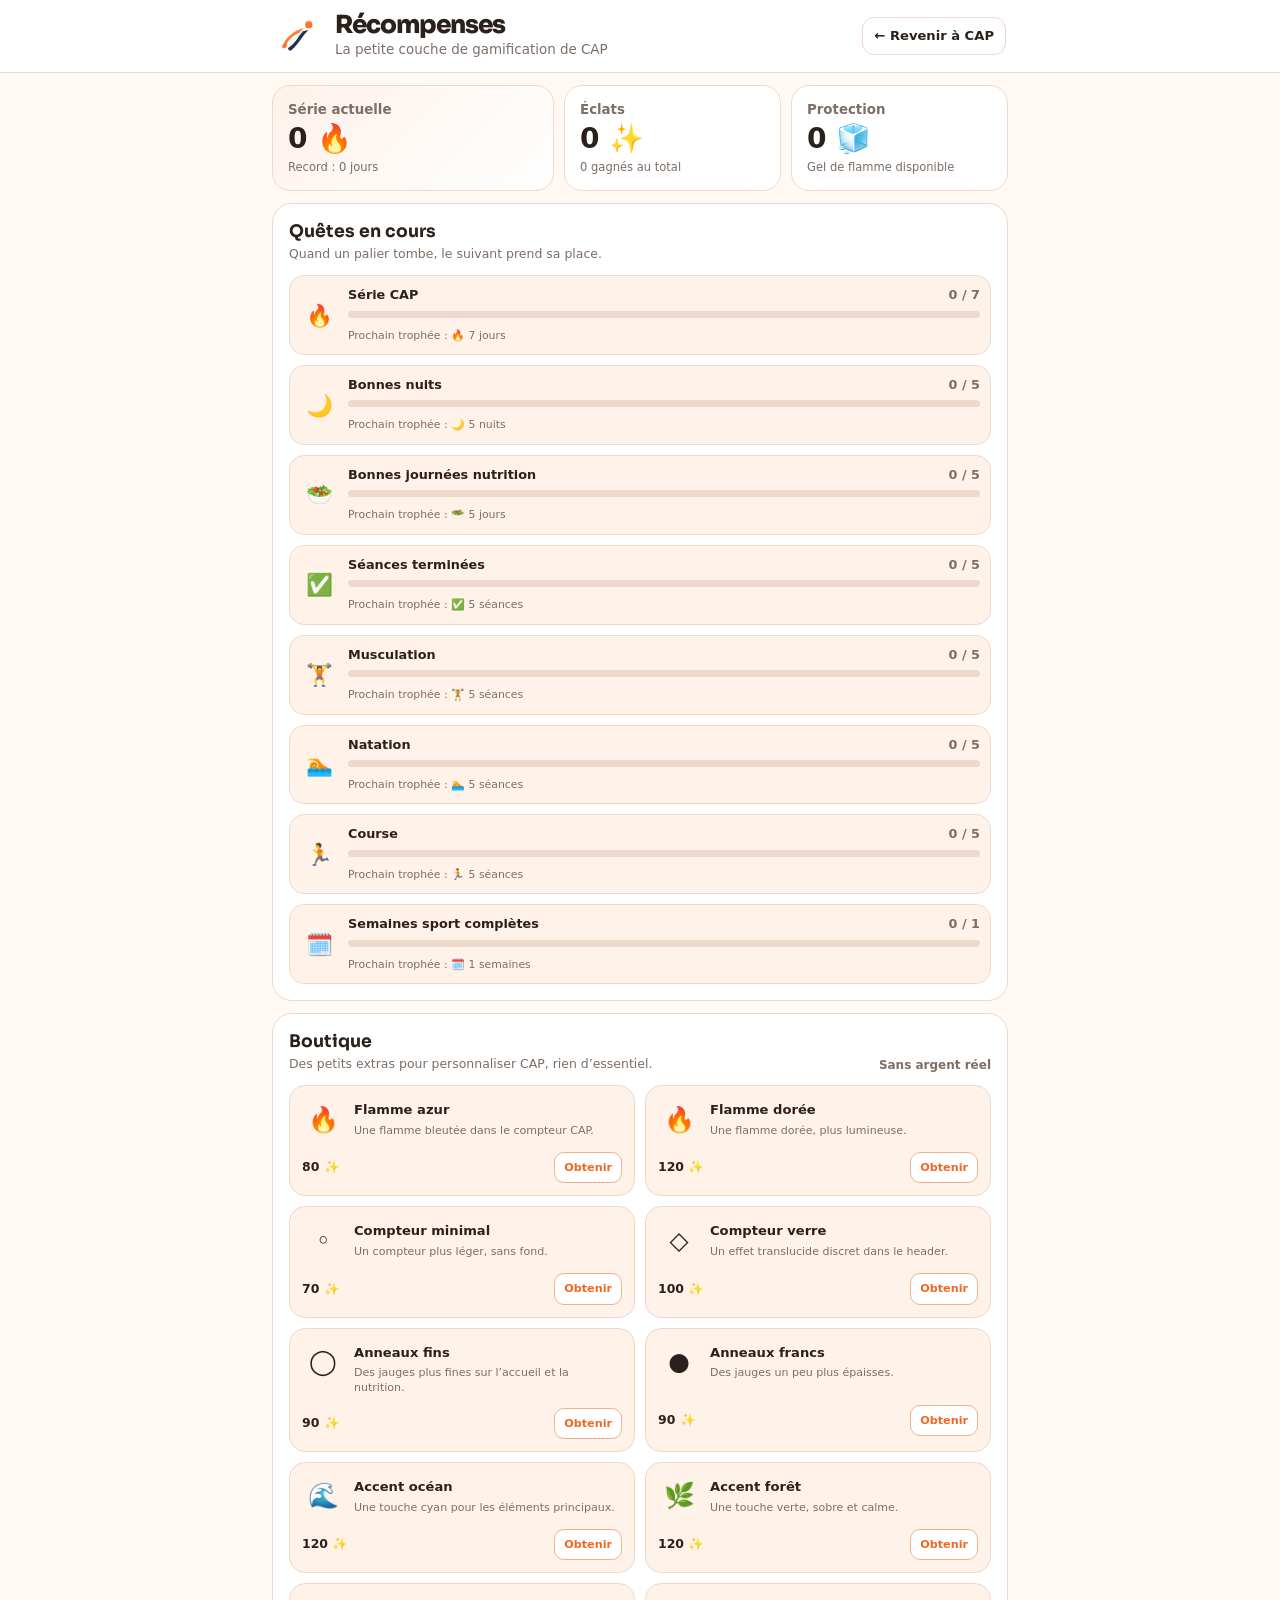
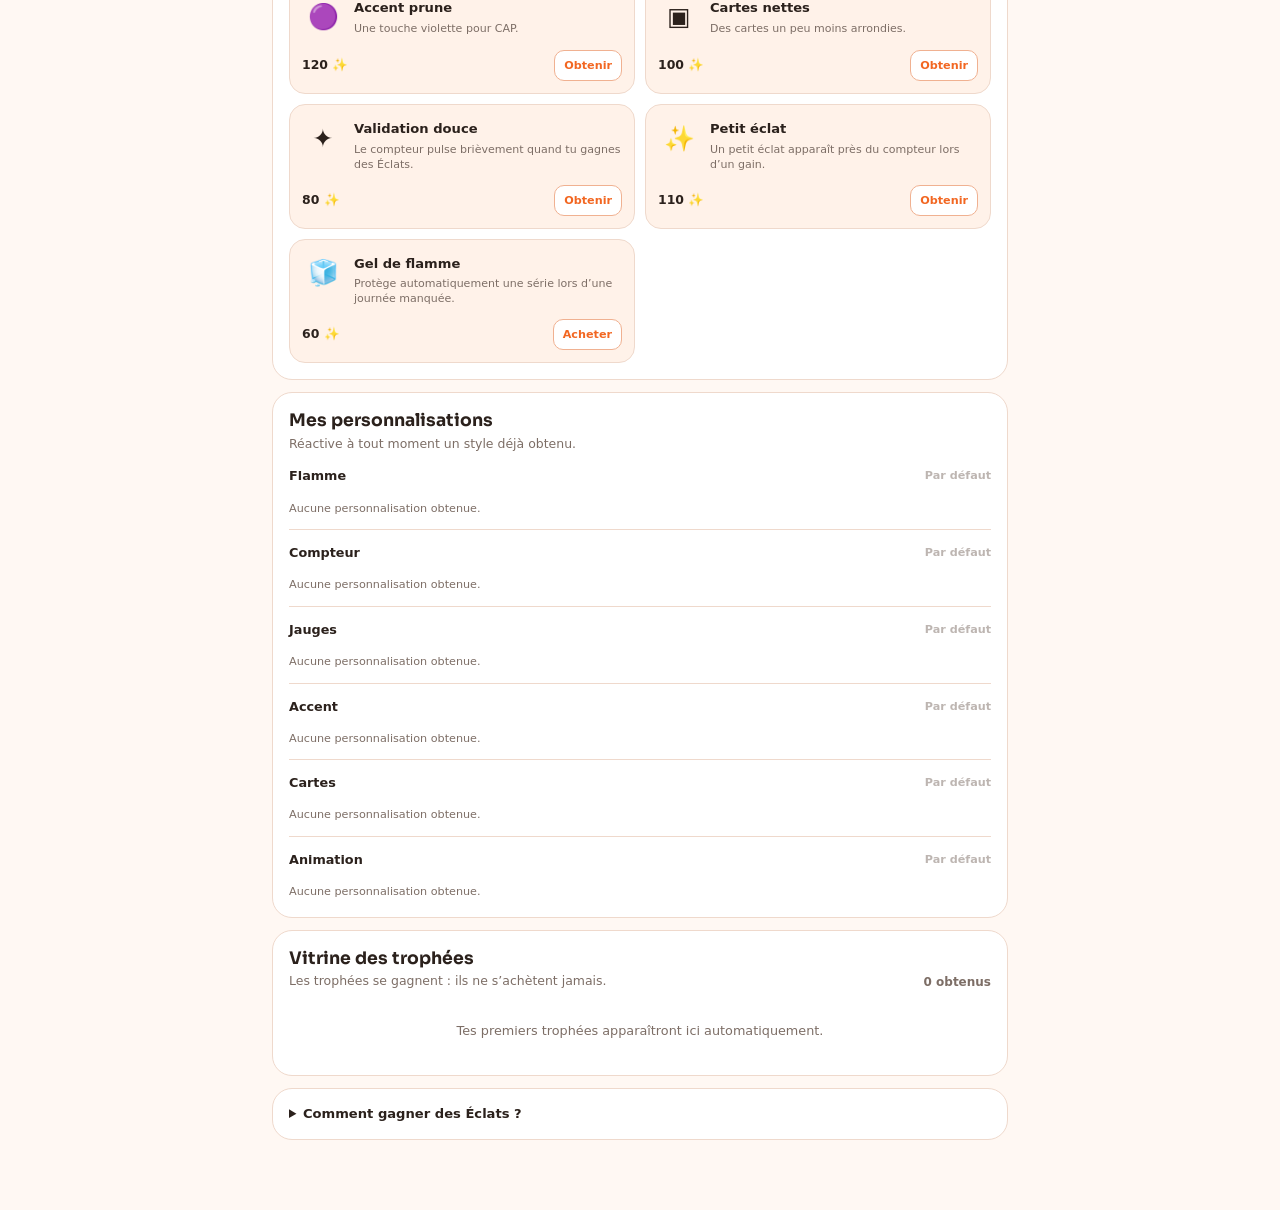
==== commit 87cb785f: "Add files via upload" ====
--- a/recompense.html
+++ b/recompense.html
@@ -8,7 +8,7 @@
 <link rel="preconnect" href="https://fonts.googleapis.com">
 <link rel="preconnect" href="https://fonts.gstatic.com" crossorigin>
 <link href="https://fonts.googleapis.com/css2?family=Sora:wght@600;700;800&display=swap" rel="stylesheet">
-<link rel="stylesheet" href="css/style.css?v=20260919-rewards1">
+<link rel="stylesheet" href="css/style.css?v=20260919-rewards2">
 <link rel="stylesheet" href="css/recompense.css?v=20260919-rewards1">
 </head>
 <body>
@@ -60,7 +60,7 @@
   </details>
 </main>
 <div id="rewardToast" class="reward-toast" role="status" aria-live="polite"></div>
-<script src="js/rewards-core.js?v=20260919-rewards1"></script>
+<script src="js/rewards-core.js?v=20260919-rewards2"></script>
 <script src="js/recompense.js?v=20260919-rewards1"></script>
 </body>
 </html>
--- a/css/style.css
+++ b/css/style.css
@@ -1676,3 +1676,47 @@
 .fruit-prompt-icon{font-size:2.2rem;margin-bottom:6px}.fruit-prompt-card h3{margin:0 0 8px;font-size:1.22rem}.fruit-prompt-card p{margin:0;color:var(--muted);line-height:1.5}
 .fruit-prompt-actions{display:flex;gap:9px;justify-content:center;margin-top:18px;flex-wrap:wrap}.fruit-prompt-close{position:absolute;right:10px;top:8px;border:0;background:transparent;color:var(--muted);font-size:1.5rem;cursor:pointer}
 @media(max-width:520px){.fruit-prompt-actions{display:grid}.fruit-prompt-actions .btn{width:100%}}
+
+/* =========================================================
+   CAP V41 — RÉCOMPENSES : FLAMME + ÉCLATS
+   ========================================================= */
+.header-actions{display:flex;align-items:center;justify-content:flex-end;gap:8px;flex:0 0 auto}
+.cap-reward-link{position:relative;display:inline-flex;align-items:center;gap:4px;min-height:36px;padding:7px 9px;text-decoration:none;color:var(--text);font-size:.76rem;font-weight:900;line-height:1;border:1px solid var(--line);border-radius:10px;background:transparent;white-space:nowrap;transition:transform .15s ease,border-color .15s ease,background .15s ease}
+.cap-reward-link:hover{border-color:color-mix(in srgb,var(--accent) 34%,var(--line));background:color-mix(in srgb,var(--accent) 5%,var(--panel))}
+.cap-reward-link:active{transform:scale(.97)}
+.cap-reward-link .cap-flame-icon{width:15px;height:17px;display:inline-grid;place-items:center;color:var(--accent)}
+.cap-reward-link .cap-flame-icon svg{width:100%;height:100%;display:block}
+.cap-reward-dot{color:var(--muted);margin:0 1px}
+.cap-reward-link.flame-azure .cap-flame-icon{color:#23b8e6;filter:drop-shadow(0 0 4px rgba(35,184,230,.35))}
+.cap-reward-link.flame-gold .cap-flame-icon{color:#f0ad1d;filter:drop-shadow(0 0 4px rgba(240,173,29,.36))}
+.cap-reward-link.counter-minimal{border-color:transparent;background:transparent;padding-left:4px;padding-right:4px}
+.cap-reward-link.counter-glass{background:color-mix(in srgb,var(--panel) 70%,transparent);backdrop-filter:blur(10px);border-color:color-mix(in srgb,var(--line) 70%,transparent);box-shadow:0 5px 16px rgba(15,23,42,.07)}
+.cap-reward-link.reward-pop{animation:capRewardPop .62s ease}
+.reward-spark{position:absolute;right:2px;top:-15px;color:#f2b326;font-size:.68rem;font-weight:950;pointer-events:none;animation:capRewardSpark 1.1s ease forwards}
+@keyframes capRewardPop{0%,100%{transform:scale(1)}40%{transform:scale(1.08)}}
+@keyframes capRewardSpark{0%{opacity:0;transform:translateY(5px) scale(.85)}25%{opacity:1}100%{opacity:0;transform:translateY(-13px) scale(1.05)}}
+
+/* Personnalisations achetables : légères et réversibles. */
+body.reward-accent-ocean{--accent:#169fbd;--accent-2:#38b9d1;--soft:#eaf9fc}
+body.reward-accent-forest{--accent:#3f9850;--accent-2:#65b36e;--soft:#edf8ef}
+body.reward-accent-plum{--accent:#7b55bd;--accent-2:#9873cf;--soft:#f2edfa}
+body.dark.reward-accent-ocean{--soft:#0e2d38}
+body.dark.reward-accent-forest{--soft:#122d1c}
+body.dark.reward-accent-plum{--soft:#261b3b}
+body.reward-gauge-thin .home-kpi-ring::before{inset:5px!important}
+body.reward-gauge-thin .macro-ring::before{inset:5px!important}
+body.reward-gauge-bold .home-kpi-ring::before{inset:11px!important}
+body.reward-gauge-bold .macro-ring::before{inset:10px!important}
+body.reward-cards-sharp .card,
+body.reward-cards-sharp .home-kpi,
+body.reward-cards-sharp .home-advice-card,
+body.reward-cards-sharp .sheet-details,
+body.reward-cards-sharp .home-details{border-radius:12px!important}
+
+@media(max-width:560px){
+  .header-actions{gap:4px}
+  .cap-reward-link{font-size:.68rem;padding:6px 7px;min-height:32px;border-radius:9px}
+  .cap-reward-link .cap-flame-icon{width:13px;height:15px}
+  .app-header .subtitle{max-width:36vw!important}
+  .mobile-theme-btn{width:36px!important;height:36px!important;flex-basis:36px!important;font-size:1.25rem!important}
+}
--- a/css/recompense.css
+++ b/css/recompense.css
@@ -0,0 +1,16 @@
+:root{--reward-gold:#f3ae21;--reward-fire:#ff6a1b}
+body{min-height:100vh;padding-bottom:36px}
+.reward-page-header{border-bottom:1px solid var(--line);background:color-mix(in srgb,var(--panel) 97%,transparent)}
+.reward-page-head{max-width:760px;margin:auto;padding:10px 14px;display:flex;align-items:center;justify-content:space-between;gap:12px}
+.reward-page-head .brand{display:flex;align-items:center;gap:9px}.reward-page-head .logo{width:48px;height:48px}.reward-page-head .logo img{width:100%;height:100%;object-fit:contain}.reward-page-head h1{font-family:"Sora",system-ui,sans-serif!important;font-size:1.55rem!important}
+.back-cap{display:inline-flex;align-items:center;gap:6px;text-decoration:none;color:var(--text);font-weight:850;font-size:.82rem;padding:9px 11px;border:1px solid var(--line);border-radius:12px;background:var(--panel);white-space:nowrap}
+.reward-main{max-width:760px;margin:auto;padding:14px 12px 42px}
+.reward-hero{display:grid;grid-template-columns:1.3fr 1fr 1fr;gap:10px;margin-bottom:12px}.reward-stat{background:var(--panel);border:1px solid var(--line);border-radius:18px;padding:15px;box-shadow:var(--shadow)}.reward-stat.main{background:linear-gradient(135deg,color-mix(in srgb,var(--accent) 9%,var(--panel)),var(--panel))}.reward-stat small{display:block;color:var(--muted);font-weight:800;margin-bottom:6px}.reward-stat strong{font-size:1.75rem;line-height:1}.reward-stat p{margin:6px 0 0;color:var(--muted);font-size:.72rem}
+.reward-card{background:var(--panel);border:1px solid var(--line);border-radius:20px;padding:16px;margin-top:12px;box-shadow:var(--shadow)}.reward-card-head{display:flex;align-items:flex-end;justify-content:space-between;gap:12px;margin-bottom:12px}.reward-card h2{font-size:1.08rem;margin:0;font-family:"Sora",system-ui,sans-serif}.reward-card-head p{margin:3px 0 0;color:var(--muted);font-size:.78rem}.reward-card-head .count{font-size:.75rem;font-weight:850;color:var(--muted)}
+.quest-list{display:grid;gap:10px}.quest-row{display:grid;grid-template-columns:38px 1fr;gap:10px;align-items:center;padding:10px;border:1px solid var(--line);border-radius:15px;background:var(--panel-2)}.quest-icon{font-size:1.35rem;text-align:center}.quest-title{display:flex;justify-content:space-between;gap:10px;font-size:.8rem}.quest-title span{color:var(--muted);font-weight:850;white-space:nowrap}.quest-bar{height:7px;border-radius:999px;background:var(--line);overflow:hidden;margin:7px 0 5px}.quest-bar i{display:block;height:100%;border-radius:inherit;background:linear-gradient(90deg,var(--accent),var(--accent-2))}.quest-main small{color:var(--muted);font-size:.68rem}
+.shop-grid{display:grid;grid-template-columns:repeat(2,minmax(0,1fr));gap:10px}.shop-item{border:1px solid var(--line);border-radius:16px;padding:12px;display:grid;grid-template-columns:42px 1fr;gap:10px;background:var(--panel-2)}.shop-item.equipped{border-color:color-mix(in srgb,var(--accent) 48%,var(--line));box-shadow:inset 0 0 0 1px color-mix(in srgb,var(--accent) 18%,transparent)}.shop-icon{font-size:1.55rem;width:42px;height:42px;display:grid;place-items:center}.shop-copy strong{font-size:.82rem}.shop-copy p{font-size:.69rem;line-height:1.35;color:var(--muted);margin:4px 0 0}.shop-foot{grid-column:1/-1;display:flex;align-items:center;justify-content:space-between;gap:8px;margin-top:2px}.shop-foot span{font-weight:900;font-size:.78rem}.shop-foot button,.collection-pill,.text-btn{border:1px solid var(--line);background:var(--panel);color:var(--text);border-radius:10px;padding:7px 9px;font-weight:850;font-size:.7rem}.shop-foot button:not(:disabled){color:var(--accent);border-color:color-mix(in srgb,var(--accent) 35%,var(--line))}.shop-foot button:disabled{opacity:.58;cursor:default}
+.collection-list{display:grid;gap:12px}.collection-group{padding-top:11px;border-top:1px solid var(--line)}.collection-group:first-child{padding-top:0;border-top:0}.collection-title{display:flex;justify-content:space-between;align-items:center;gap:10px;margin-bottom:8px;font-size:.8rem}.collection-pills{display:flex;gap:7px;flex-wrap:wrap}.collection-pill.active{background:var(--soft);color:var(--accent);border-color:color-mix(in srgb,var(--accent) 35%,var(--line))}.text-btn{border:0;background:transparent;color:var(--accent);padding:4px 0}.text-btn:disabled{color:var(--muted);opacity:.5}.collection-group small{color:var(--muted);font-size:.7rem}
+.trophy-grid{display:grid;grid-template-columns:repeat(3,minmax(0,1fr));gap:8px}.trophy{min-height:92px;border:1px solid var(--line);border-radius:15px;padding:10px;display:flex;flex-direction:column;align-items:center;justify-content:center;text-align:center;gap:6px;background:var(--panel-2)}.trophy span{font-size:1.45rem}.trophy strong{font-size:.66rem;line-height:1.25}.empty-trophies{grid-column:1/-1;padding:20px;color:var(--muted);text-align:center;font-size:.8rem}
+.reward-rules{margin-top:12px}.reward-rules summary{cursor:pointer;font-weight:900;font-size:.82rem}.rules-grid{display:grid;grid-template-columns:repeat(2,1fr);gap:8px;margin-top:10px}.rule{display:flex;justify-content:space-between;gap:12px;padding:9px 10px;border-radius:12px;background:var(--panel-2);font-size:.72rem}.rule strong{white-space:nowrap}.rules-note{font-size:.68rem;color:var(--muted);line-height:1.45;margin:10px 0 0}
+.reward-toast{position:fixed;left:50%;bottom:24px;transform:translate(-50%,18px);opacity:0;pointer-events:none;background:var(--text);color:var(--panel);padding:9px 13px;border-radius:11px;font-size:.75rem;font-weight:800;z-index:99;transition:.2s}.reward-toast.show{opacity:1;transform:translate(-50%,0)}
+@media(max-width:580px){.reward-page-head{padding:8px 12px}.reward-page-head .brand-copy .subtitle{display:none}.back-cap{font-size:.7rem;padding:8px 9px}.reward-hero{grid-template-columns:1.2fr 1fr}.reward-stat:last-child{grid-column:1/-1}.reward-stat{padding:12px}.reward-stat strong{font-size:1.45rem}.shop-grid{grid-template-columns:1fr}.trophy-grid{grid-template-columns:repeat(2,minmax(0,1fr))}.rules-grid{grid-template-columns:1fr}.reward-card{padding:13px}.quest-row{padding:9px}}
